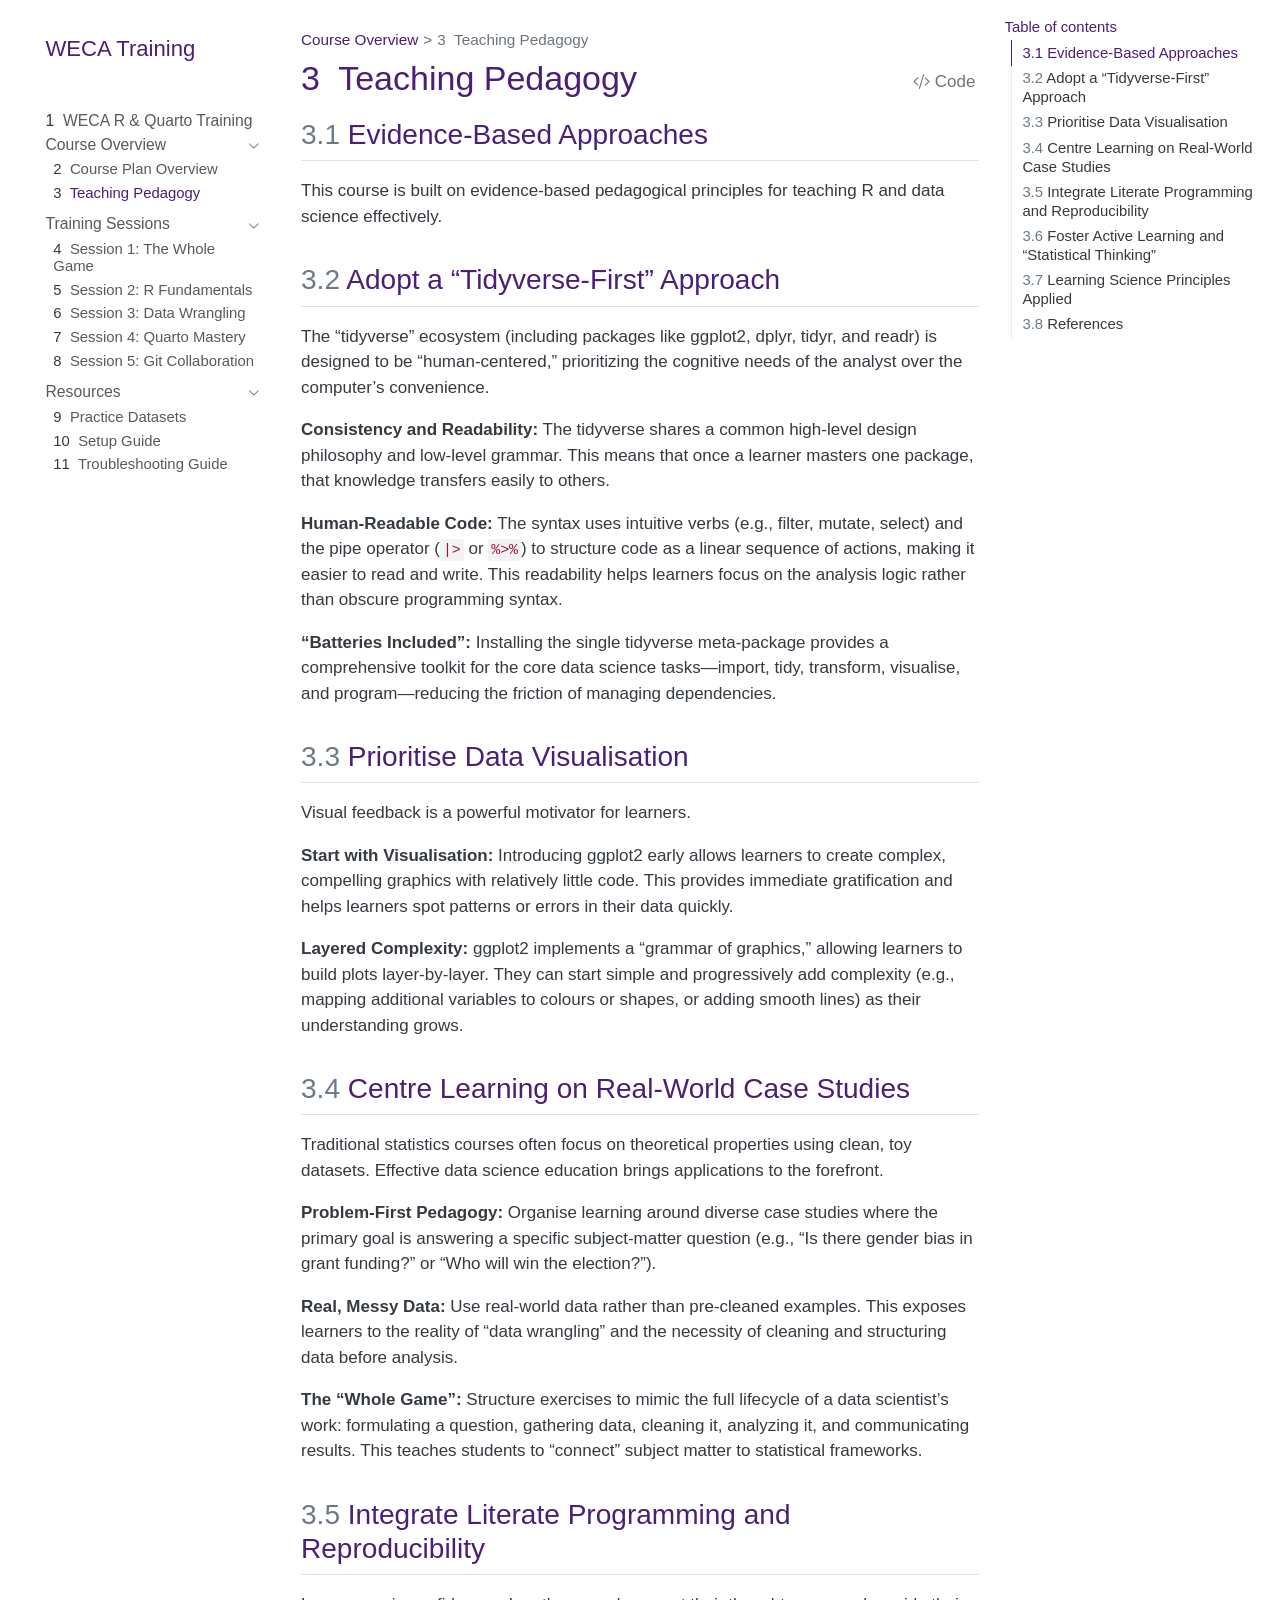
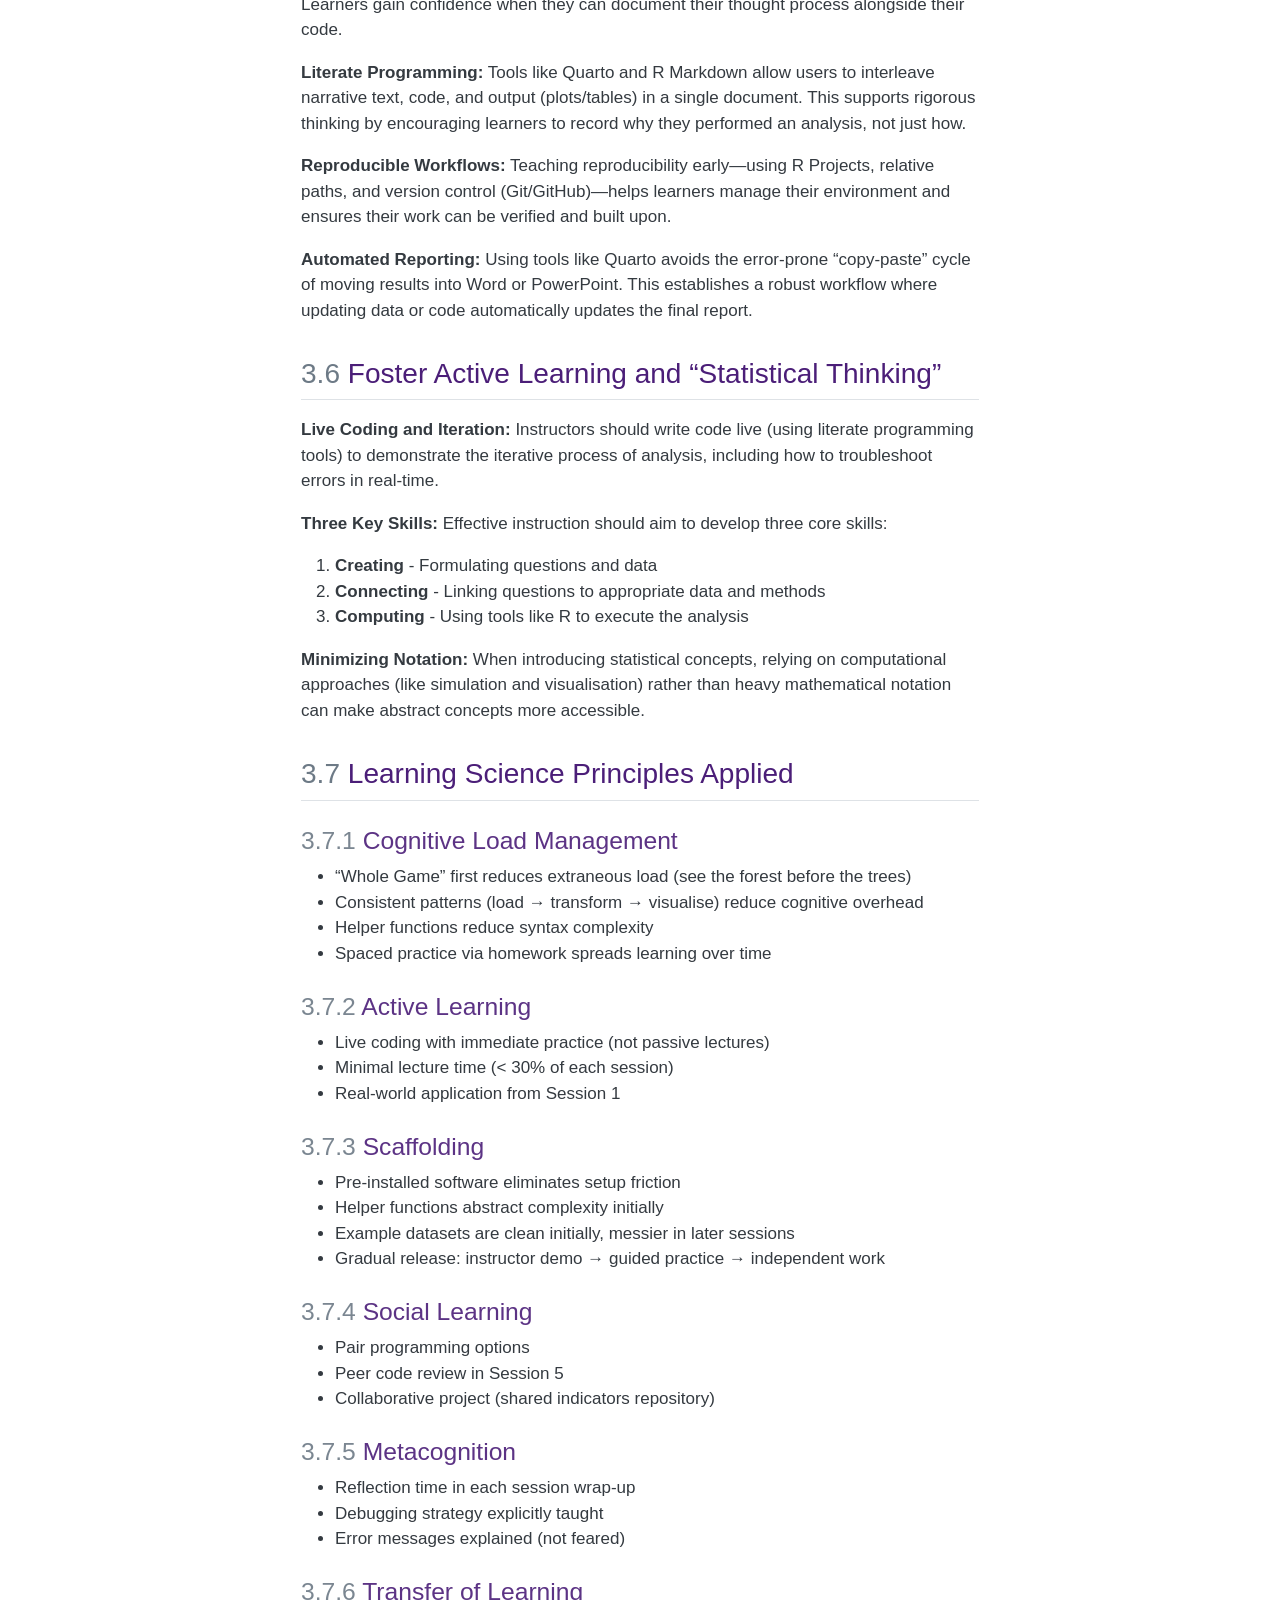
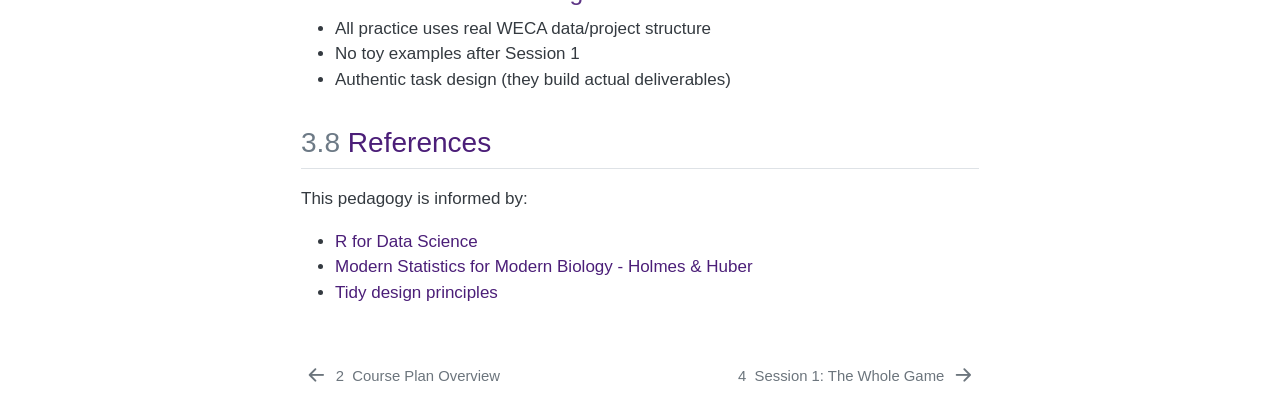
==== _output/overview/pedagogy.html @ 8f8ee4e2 "first commit new repo" ====
<!DOCTYPE html>
<html xmlns="http://www.w3.org/1999/xhtml" lang="en" xml:lang="en"><head>

<meta charset="utf-8">
<meta name="generator" content="quarto-1.8.27">

<meta name="viewport" content="width=device-width, initial-scale=1.0, user-scalable=yes">


<title>3&nbsp; Teaching Pedagogy – WECA R &amp; Quarto Training</title>
<style>
code{white-space: pre-wrap;}
span.smallcaps{font-variant: small-caps;}
div.columns{display: flex; gap: min(4vw, 1.5em);}
div.column{flex: auto; overflow-x: auto;}
div.hanging-indent{margin-left: 1.5em; text-indent: -1.5em;}
ul.task-list{list-style: none;}
ul.task-list li input[type="checkbox"] {
  width: 0.8em;
  margin: 0 0.8em 0.2em -1em; /* quarto-specific, see https://github.com/quarto-dev/quarto-cli/issues/4556 */ 
  vertical-align: middle;
}
/* CSS for syntax highlighting */
html { -webkit-text-size-adjust: 100%; }
pre > code.sourceCode { white-space: pre; position: relative; }
pre > code.sourceCode > span { display: inline-block; line-height: 1.25; }
pre > code.sourceCode > span:empty { height: 1.2em; }
.sourceCode { overflow: visible; }
code.sourceCode > span { color: inherit; text-decoration: inherit; }
div.sourceCode { margin: 1em 0; }
pre.sourceCode { margin: 0; }
@media screen {
div.sourceCode { overflow: auto; }
}
@media print {
pre > code.sourceCode { white-space: pre-wrap; }
pre > code.sourceCode > span { text-indent: -5em; padding-left: 5em; }
}
pre.numberSource code
  { counter-reset: source-line 0; }
pre.numberSource code > span
  { position: relative; left: -4em; counter-increment: source-line; }
pre.numberSource code > span > a:first-child::before
  { content: counter(source-line);
    position: relative; left: -1em; text-align: right; vertical-align: baseline;
    border: none; display: inline-block;
    -webkit-touch-callout: none; -webkit-user-select: none;
    -khtml-user-select: none; -moz-user-select: none;
    -ms-user-select: none; user-select: none;
    padding: 0 4px; width: 4em;
  }
pre.numberSource { margin-left: 3em;  padding-left: 4px; }
div.sourceCode
  {   }
@media screen {
pre > code.sourceCode > span > a:first-child::before { text-decoration: underline; }
}
</style>


<script src="../site_libs/quarto-nav/quarto-nav.js"></script>
<script src="../site_libs/quarto-nav/headroom.min.js"></script>
<script src="../site_libs/clipboard/clipboard.min.js"></script>
<script src="../site_libs/quarto-search/autocomplete.umd.js"></script>
<script src="../site_libs/quarto-search/fuse.min.js"></script>
<script src="../site_libs/quarto-search/quarto-search.js"></script>
<meta name="quarto:offset" content="../">
<link href="../sessions/session-01.html" rel="next">
<link href="../overview/course-plan.html" rel="prev">
<script src="../site_libs/quarto-html/quarto.js" type="module"></script>
<script src="../site_libs/quarto-html/tabsets/tabsets.js" type="module"></script>
<script src="../site_libs/quarto-html/axe/axe-check.js" type="module"></script>
<script src="../site_libs/quarto-html/popper.min.js"></script>
<script src="../site_libs/quarto-html/tippy.umd.min.js"></script>
<script src="../site_libs/quarto-html/anchor.min.js"></script>
<link href="../site_libs/quarto-html/tippy.css" rel="stylesheet">
<link href="../site_libs/quarto-html/quarto-syntax-highlighting-ed96de9b727972fe78a7b5d16c58bf87.css" rel="stylesheet" id="quarto-text-highlighting-styles">
<script src="../site_libs/bootstrap/bootstrap.min.js"></script>
<link href="../site_libs/bootstrap/bootstrap-icons.css" rel="stylesheet">
<link href="../site_libs/bootstrap/bootstrap-ba49aae5a029aaffbd3f8d05e76d9a53.min.css" rel="stylesheet" append-hash="true" id="quarto-bootstrap" data-mode="light">
<script id="quarto-search-options" type="application/json">{
  "location": "sidebar",
  "copy-button": false,
  "collapse-after": 3,
  "panel-placement": "start",
  "type": "textbox",
  "limit": 50,
  "keyboard-shortcut": [
    "f",
    "/",
    "s"
  ],
  "show-item-context": false,
  "language": {
    "search-no-results-text": "No results",
    "search-matching-documents-text": "matching documents",
    "search-copy-link-title": "Copy link to search",
    "search-hide-matches-text": "Hide additional matches",
    "search-more-match-text": "more match in this document",
    "search-more-matches-text": "more matches in this document",
    "search-clear-button-title": "Clear",
    "search-text-placeholder": "",
    "search-detached-cancel-button-title": "Cancel",
    "search-submit-button-title": "Submit",
    "search-label": "Search"
  }
}</script>


</head>

<body class="nav-sidebar floating quarto-light">

<div id="quarto-search-results"></div>
  <header id="quarto-header" class="headroom fixed-top">
  <nav class="quarto-secondary-nav">
    <div class="container-fluid d-flex">
      <button type="button" class="quarto-btn-toggle btn" data-bs-toggle="collapse" role="button" data-bs-target=".quarto-sidebar-collapse-item" aria-controls="quarto-sidebar" aria-expanded="false" aria-label="Toggle sidebar navigation" onclick="if (window.quartoToggleHeadroom) { window.quartoToggleHeadroom(); }">
        <i class="bi bi-layout-text-sidebar-reverse"></i>
      </button>
        <nav class="quarto-page-breadcrumbs" aria-label="breadcrumb"><ol class="breadcrumb"><li class="breadcrumb-item"><a href="../overview/course-plan.html">Course Overview</a></li><li class="breadcrumb-item"><a href="../overview/pedagogy.html"><span class="chapter-number">3</span>&nbsp; <span class="chapter-title">Teaching Pedagogy</span></a></li></ol></nav>
        <a class="flex-grow-1" role="navigation" data-bs-toggle="collapse" data-bs-target=".quarto-sidebar-collapse-item" aria-controls="quarto-sidebar" aria-expanded="false" aria-label="Toggle sidebar navigation" onclick="if (window.quartoToggleHeadroom) { window.quartoToggleHeadroom(); }">      
        </a>
      <button type="button" class="btn quarto-search-button" aria-label="Search" onclick="window.quartoOpenSearch();">
        <i class="bi bi-search"></i>
      </button>
    </div>
  </nav>
</header>
<!-- content -->
<div id="quarto-content" class="quarto-container page-columns page-rows-contents page-layout-full">
<!-- sidebar -->
  <nav id="quarto-sidebar" class="sidebar collapse collapse-horizontal quarto-sidebar-collapse-item sidebar-navigation floating overflow-auto">
    <div class="pt-lg-2 mt-2 text-left sidebar-header">
    <div class="sidebar-title mb-0 py-0">
      <a href="../">WECA Training</a> 
    </div>
      </div>
        <div class="mt-2 flex-shrink-0 align-items-center">
        <div class="sidebar-search">
        <div id="quarto-search" class="" title="Search"></div>
        </div>
        </div>
    <div class="sidebar-menu-container"> 
    <ul class="list-unstyled mt-1">
        <li class="sidebar-item">
  <div class="sidebar-item-container"> 
  <a href="../index.html" class="sidebar-item-text sidebar-link">
 <span class="menu-text"><span class="chapter-number">1</span>&nbsp; <span class="chapter-title">WECA R &amp; Quarto Training</span></span></a>
  </div>
</li>
        <li class="sidebar-item sidebar-item-section">
      <div class="sidebar-item-container"> 
            <a class="sidebar-item-text sidebar-link text-start" data-bs-toggle="collapse" data-bs-target="#quarto-sidebar-section-1" role="navigation" aria-expanded="true">
 <span class="menu-text">Course Overview</span></a>
          <a class="sidebar-item-toggle text-start" data-bs-toggle="collapse" data-bs-target="#quarto-sidebar-section-1" role="navigation" aria-expanded="true" aria-label="Toggle section">
            <i class="bi bi-chevron-right ms-2"></i>
          </a> 
      </div>
      <ul id="quarto-sidebar-section-1" class="collapse list-unstyled sidebar-section depth1 show">  
          <li class="sidebar-item">
  <div class="sidebar-item-container"> 
  <a href="../overview/course-plan.html" class="sidebar-item-text sidebar-link">
 <span class="menu-text"><span class="chapter-number">2</span>&nbsp; <span class="chapter-title">Course Plan Overview</span></span></a>
  </div>
</li>
          <li class="sidebar-item">
  <div class="sidebar-item-container"> 
  <a href="../overview/pedagogy.html" class="sidebar-item-text sidebar-link active">
 <span class="menu-text"><span class="chapter-number">3</span>&nbsp; <span class="chapter-title">Teaching Pedagogy</span></span></a>
  </div>
</li>
      </ul>
  </li>
        <li class="sidebar-item sidebar-item-section">
      <div class="sidebar-item-container"> 
            <a class="sidebar-item-text sidebar-link text-start" data-bs-toggle="collapse" data-bs-target="#quarto-sidebar-section-2" role="navigation" aria-expanded="true">
 <span class="menu-text">Training Sessions</span></a>
          <a class="sidebar-item-toggle text-start" data-bs-toggle="collapse" data-bs-target="#quarto-sidebar-section-2" role="navigation" aria-expanded="true" aria-label="Toggle section">
            <i class="bi bi-chevron-right ms-2"></i>
          </a> 
      </div>
      <ul id="quarto-sidebar-section-2" class="collapse list-unstyled sidebar-section depth1 show">  
          <li class="sidebar-item">
  <div class="sidebar-item-container"> 
  <a href="../sessions/session-01.html" class="sidebar-item-text sidebar-link">
 <span class="menu-text"><span class="chapter-number">4</span>&nbsp; <span class="chapter-title">Session 1: The Whole Game</span></span></a>
  </div>
</li>
          <li class="sidebar-item">
  <div class="sidebar-item-container"> 
  <a href="../sessions/session-02.html" class="sidebar-item-text sidebar-link">
 <span class="menu-text"><span class="chapter-number">5</span>&nbsp; <span class="chapter-title">Session 2: R Fundamentals</span></span></a>
  </div>
</li>
          <li class="sidebar-item">
  <div class="sidebar-item-container"> 
  <a href="../sessions/session-03.html" class="sidebar-item-text sidebar-link">
 <span class="menu-text"><span class="chapter-number">6</span>&nbsp; <span class="chapter-title">Session 3: Data Wrangling</span></span></a>
  </div>
</li>
          <li class="sidebar-item">
  <div class="sidebar-item-container"> 
  <a href="../sessions/session-04.html" class="sidebar-item-text sidebar-link">
 <span class="menu-text"><span class="chapter-number">7</span>&nbsp; <span class="chapter-title">Session 4: Quarto Mastery</span></span></a>
  </div>
</li>
          <li class="sidebar-item">
  <div class="sidebar-item-container"> 
  <a href="../sessions/session-05.html" class="sidebar-item-text sidebar-link">
 <span class="menu-text"><span class="chapter-number">8</span>&nbsp; <span class="chapter-title">Session 5: Git Collaboration</span></span></a>
  </div>
</li>
      </ul>
  </li>
        <li class="sidebar-item sidebar-item-section">
      <div class="sidebar-item-container"> 
            <a class="sidebar-item-text sidebar-link text-start" data-bs-toggle="collapse" data-bs-target="#quarto-sidebar-section-3" role="navigation" aria-expanded="true">
 <span class="menu-text">Resources</span></a>
          <a class="sidebar-item-toggle text-start" data-bs-toggle="collapse" data-bs-target="#quarto-sidebar-section-3" role="navigation" aria-expanded="true" aria-label="Toggle section">
            <i class="bi bi-chevron-right ms-2"></i>
          </a> 
      </div>
      <ul id="quarto-sidebar-section-3" class="collapse list-unstyled sidebar-section depth1 show">  
          <li class="sidebar-item">
  <div class="sidebar-item-container"> 
  <a href="../resources/datasets.html" class="sidebar-item-text sidebar-link">
 <span class="menu-text"><span class="chapter-number">9</span>&nbsp; <span class="chapter-title">Practice Datasets</span></span></a>
  </div>
</li>
          <li class="sidebar-item">
  <div class="sidebar-item-container"> 
  <a href="../resources/setup-guide.html" class="sidebar-item-text sidebar-link">
 <span class="menu-text"><span class="chapter-number">10</span>&nbsp; <span class="chapter-title">Setup Guide</span></span></a>
  </div>
</li>
          <li class="sidebar-item">
  <div class="sidebar-item-container"> 
  <a href="../resources/troubleshooting.html" class="sidebar-item-text sidebar-link">
 <span class="menu-text"><span class="chapter-number">11</span>&nbsp; <span class="chapter-title">Troubleshooting Guide</span></span></a>
  </div>
</li>
      </ul>
  </li>
    </ul>
    </div>
</nav>
<div id="quarto-sidebar-glass" class="quarto-sidebar-collapse-item" data-bs-toggle="collapse" data-bs-target=".quarto-sidebar-collapse-item"></div>
<!-- margin-sidebar -->
    <div id="quarto-margin-sidebar" class="sidebar margin-sidebar">
        <nav id="TOC" role="doc-toc" class="toc-active">
    <h2 id="toc-title">Table of contents</h2>
   
  <ul>
  <li><a href="#evidence-based-approaches" id="toc-evidence-based-approaches" class="nav-link active" data-scroll-target="#evidence-based-approaches"><span class="header-section-number">3.1</span> Evidence-Based Approaches</a></li>
  <li><a href="#adopt-a-tidyverse-first-approach" id="toc-adopt-a-tidyverse-first-approach" class="nav-link" data-scroll-target="#adopt-a-tidyverse-first-approach"><span class="header-section-number">3.2</span> Adopt a “Tidyverse-First” Approach</a></li>
  <li><a href="#prioritise-data-visualisation" id="toc-prioritise-data-visualisation" class="nav-link" data-scroll-target="#prioritise-data-visualisation"><span class="header-section-number">3.3</span> Prioritise Data Visualisation</a></li>
  <li><a href="#centre-learning-on-real-world-case-studies" id="toc-centre-learning-on-real-world-case-studies" class="nav-link" data-scroll-target="#centre-learning-on-real-world-case-studies"><span class="header-section-number">3.4</span> Centre Learning on Real-World Case Studies</a></li>
  <li><a href="#integrate-literate-programming-and-reproducibility" id="toc-integrate-literate-programming-and-reproducibility" class="nav-link" data-scroll-target="#integrate-literate-programming-and-reproducibility"><span class="header-section-number">3.5</span> Integrate Literate Programming and Reproducibility</a></li>
  <li><a href="#foster-active-learning-and-statistical-thinking" id="toc-foster-active-learning-and-statistical-thinking" class="nav-link" data-scroll-target="#foster-active-learning-and-statistical-thinking"><span class="header-section-number">3.6</span> Foster Active Learning and “Statistical Thinking”</a></li>
  <li><a href="#learning-science-principles-applied" id="toc-learning-science-principles-applied" class="nav-link" data-scroll-target="#learning-science-principles-applied"><span class="header-section-number">3.7</span> Learning Science Principles Applied</a>
  <ul class="collapse">
  <li><a href="#cognitive-load-management" id="toc-cognitive-load-management" class="nav-link" data-scroll-target="#cognitive-load-management"><span class="header-section-number">3.7.1</span> Cognitive Load Management</a></li>
  <li><a href="#active-learning" id="toc-active-learning" class="nav-link" data-scroll-target="#active-learning"><span class="header-section-number">3.7.2</span> Active Learning</a></li>
  <li><a href="#scaffolding" id="toc-scaffolding" class="nav-link" data-scroll-target="#scaffolding"><span class="header-section-number">3.7.3</span> Scaffolding</a></li>
  <li><a href="#social-learning" id="toc-social-learning" class="nav-link" data-scroll-target="#social-learning"><span class="header-section-number">3.7.4</span> Social Learning</a></li>
  <li><a href="#metacognition" id="toc-metacognition" class="nav-link" data-scroll-target="#metacognition"><span class="header-section-number">3.7.5</span> Metacognition</a></li>
  <li><a href="#transfer-of-learning" id="toc-transfer-of-learning" class="nav-link" data-scroll-target="#transfer-of-learning"><span class="header-section-number">3.7.6</span> Transfer of Learning</a></li>
  </ul></li>
  <li><a href="#references" id="toc-references" class="nav-link" data-scroll-target="#references"><span class="header-section-number">3.8</span> References</a></li>
  </ul>
</nav>
    </div>
<!-- main -->
<main class="content column-body" id="quarto-document-content">

<header id="title-block-header" class="quarto-title-block default"><nav class="quarto-page-breadcrumbs quarto-title-breadcrumbs d-none d-lg-block" aria-label="breadcrumb"><ol class="breadcrumb"><li class="breadcrumb-item"><a href="../overview/course-plan.html">Course Overview</a></li><li class="breadcrumb-item"><a href="../overview/pedagogy.html"><span class="chapter-number">3</span>&nbsp; <span class="chapter-title">Teaching Pedagogy</span></a></li></ol></nav>
<div class="quarto-title">
<div class="quarto-title-block"><div><h1 class="title"><span class="chapter-number">3</span>&nbsp; <span class="chapter-title">Teaching Pedagogy</span></h1><button type="button" class="btn code-tools-button" id="quarto-code-tools-source"><i class="bi"></i> Code</button></div></div>
</div>



<div class="quarto-title-meta column-body">

    
  
    
  </div>
  


</header>


<section id="evidence-based-approaches" class="level2" data-number="3.1">
<h2 data-number="3.1" class="anchored" data-anchor-id="evidence-based-approaches"><span class="header-section-number">3.1</span> Evidence-Based Approaches</h2>
<p>This course is built on evidence-based pedagogical principles for teaching R and data science effectively.</p>
</section>
<section id="adopt-a-tidyverse-first-approach" class="level2" data-number="3.2">
<h2 data-number="3.2" class="anchored" data-anchor-id="adopt-a-tidyverse-first-approach"><span class="header-section-number">3.2</span> Adopt a “Tidyverse-First” Approach</h2>
<p>The “tidyverse” ecosystem (including packages like ggplot2, dplyr, tidyr, and readr) is designed to be “human-centered,” prioritizing the cognitive needs of the analyst over the computer’s convenience.</p>
<p><strong>Consistency and Readability:</strong> The tidyverse shares a common high-level design philosophy and low-level grammar. This means that once a learner masters one package, that knowledge transfers easily to others.</p>
<p><strong>Human-Readable Code:</strong> The syntax uses intuitive verbs (e.g., filter, mutate, select) and the pipe operator (<code>|&gt;</code> or <code>%&gt;%</code>) to structure code as a linear sequence of actions, making it easier to read and write. This readability helps learners focus on the analysis logic rather than obscure programming syntax.</p>
<p><strong>“Batteries Included”:</strong> Installing the single tidyverse meta-package provides a comprehensive toolkit for the core data science tasks—import, tidy, transform, visualise, and program—reducing the friction of managing dependencies.</p>
</section>
<section id="prioritise-data-visualisation" class="level2" data-number="3.3">
<h2 data-number="3.3" class="anchored" data-anchor-id="prioritise-data-visualisation"><span class="header-section-number">3.3</span> Prioritise Data Visualisation</h2>
<p>Visual feedback is a powerful motivator for learners.</p>
<p><strong>Start with Visualisation:</strong> Introducing ggplot2 early allows learners to create complex, compelling graphics with relatively little code. This provides immediate gratification and helps learners spot patterns or errors in their data quickly.</p>
<p><strong>Layered Complexity:</strong> ggplot2 implements a “grammar of graphics,” allowing learners to build plots layer-by-layer. They can start simple and progressively add complexity (e.g., mapping additional variables to colours or shapes, or adding smooth lines) as their understanding grows.</p>
</section>
<section id="centre-learning-on-real-world-case-studies" class="level2" data-number="3.4">
<h2 data-number="3.4" class="anchored" data-anchor-id="centre-learning-on-real-world-case-studies"><span class="header-section-number">3.4</span> Centre Learning on Real-World Case Studies</h2>
<p>Traditional statistics courses often focus on theoretical properties using clean, toy datasets. Effective data science education brings applications to the forefront.</p>
<p><strong>Problem-First Pedagogy:</strong> Organise learning around diverse case studies where the primary goal is answering a specific subject-matter question (e.g., “Is there gender bias in grant funding?” or “Who will win the election?”).</p>
<p><strong>Real, Messy Data:</strong> Use real-world data rather than pre-cleaned examples. This exposes learners to the reality of “data wrangling” and the necessity of cleaning and structuring data before analysis.</p>
<p><strong>The “Whole Game”:</strong> Structure exercises to mimic the full lifecycle of a data scientist’s work: formulating a question, gathering data, cleaning it, analyzing it, and communicating results. This teaches students to “connect” subject matter to statistical frameworks.</p>
</section>
<section id="integrate-literate-programming-and-reproducibility" class="level2" data-number="3.5">
<h2 data-number="3.5" class="anchored" data-anchor-id="integrate-literate-programming-and-reproducibility"><span class="header-section-number">3.5</span> Integrate Literate Programming and Reproducibility</h2>
<p>Learners gain confidence when they can document their thought process alongside their code.</p>
<p><strong>Literate Programming:</strong> Tools like Quarto and R Markdown allow users to interleave narrative text, code, and output (plots/tables) in a single document. This supports rigorous thinking by encouraging learners to record why they performed an analysis, not just how.</p>
<p><strong>Reproducible Workflows:</strong> Teaching reproducibility early—using R Projects, relative paths, and version control (Git/GitHub)—helps learners manage their environment and ensures their work can be verified and built upon.</p>
<p><strong>Automated Reporting:</strong> Using tools like Quarto avoids the error-prone “copy-paste” cycle of moving results into Word or PowerPoint. This establishes a robust workflow where updating data or code automatically updates the final report.</p>
</section>
<section id="foster-active-learning-and-statistical-thinking" class="level2" data-number="3.6">
<h2 data-number="3.6" class="anchored" data-anchor-id="foster-active-learning-and-statistical-thinking"><span class="header-section-number">3.6</span> Foster Active Learning and “Statistical Thinking”</h2>
<p><strong>Live Coding and Iteration:</strong> Instructors should write code live (using literate programming tools) to demonstrate the iterative process of analysis, including how to troubleshoot errors in real-time.</p>
<p><strong>Three Key Skills:</strong> Effective instruction should aim to develop three core skills:</p>
<ol type="1">
<li><strong>Creating</strong> - Formulating questions and data</li>
<li><strong>Connecting</strong> - Linking questions to appropriate data and methods</li>
<li><strong>Computing</strong> - Using tools like R to execute the analysis</li>
</ol>
<p><strong>Minimizing Notation:</strong> When introducing statistical concepts, relying on computational approaches (like simulation and visualisation) rather than heavy mathematical notation can make abstract concepts more accessible.</p>
</section>
<section id="learning-science-principles-applied" class="level2" data-number="3.7">
<h2 data-number="3.7" class="anchored" data-anchor-id="learning-science-principles-applied"><span class="header-section-number">3.7</span> Learning Science Principles Applied</h2>
<section id="cognitive-load-management" class="level3" data-number="3.7.1">
<h3 data-number="3.7.1" class="anchored" data-anchor-id="cognitive-load-management"><span class="header-section-number">3.7.1</span> Cognitive Load Management</h3>
<ul>
<li>“Whole Game” first reduces extraneous load (see the forest before the trees)</li>
<li>Consistent patterns (load → transform → visualise) reduce cognitive overhead</li>
<li>Helper functions reduce syntax complexity</li>
<li>Spaced practice via homework spreads learning over time</li>
</ul>
</section>
<section id="active-learning" class="level3" data-number="3.7.2">
<h3 data-number="3.7.2" class="anchored" data-anchor-id="active-learning"><span class="header-section-number">3.7.2</span> Active Learning</h3>
<ul>
<li>Live coding with immediate practice (not passive lectures)</li>
<li>Minimal lecture time (&lt; 30% of each session)</li>
<li>Real-world application from Session 1</li>
</ul>
</section>
<section id="scaffolding" class="level3" data-number="3.7.3">
<h3 data-number="3.7.3" class="anchored" data-anchor-id="scaffolding"><span class="header-section-number">3.7.3</span> Scaffolding</h3>
<ul>
<li>Pre-installed software eliminates setup friction</li>
<li>Helper functions abstract complexity initially</li>
<li>Example datasets are clean initially, messier in later sessions</li>
<li>Gradual release: instructor demo → guided practice → independent work</li>
</ul>
</section>
<section id="social-learning" class="level3" data-number="3.7.4">
<h3 data-number="3.7.4" class="anchored" data-anchor-id="social-learning"><span class="header-section-number">3.7.4</span> Social Learning</h3>
<ul>
<li>Pair programming options</li>
<li>Peer code review in Session 5</li>
<li>Collaborative project (shared indicators repository)</li>
</ul>
</section>
<section id="metacognition" class="level3" data-number="3.7.5">
<h3 data-number="3.7.5" class="anchored" data-anchor-id="metacognition"><span class="header-section-number">3.7.5</span> Metacognition</h3>
<ul>
<li>Reflection time in each session wrap-up</li>
<li>Debugging strategy explicitly taught</li>
<li>Error messages explained (not feared)</li>
</ul>
</section>
<section id="transfer-of-learning" class="level3" data-number="3.7.6">
<h3 data-number="3.7.6" class="anchored" data-anchor-id="transfer-of-learning"><span class="header-section-number">3.7.6</span> Transfer of Learning</h3>
<ul>
<li>All practice uses real WECA data/project structure</li>
<li>No toy examples after Session 1</li>
<li>Authentic task design (they build actual deliverables)</li>
</ul>
</section>
</section>
<section id="references" class="level2" data-number="3.8">
<h2 data-number="3.8" class="anchored" data-anchor-id="references"><span class="header-section-number">3.8</span> References</h2>
<p>This pedagogy is informed by:</p>
<ul>
<li><a href="https://r4ds.hadley.nz/">R for Data Science</a></li>
<li><a href="https://www.huber.embl.de/msmb/">Modern Statistics for Modern Biology - Holmes &amp; Huber</a></li>
<li><a href="https://design.tidyverse.org/">Tidy design principles</a></li>
</ul>


<!-- -->

</section>

</main> <!-- /main -->
<script id="quarto-html-after-body" type="application/javascript">
  window.document.addEventListener("DOMContentLoaded", function (event) {
    const icon = "";
    const anchorJS = new window.AnchorJS();
    anchorJS.options = {
      placement: 'right',
      icon: icon
    };
    anchorJS.add('.anchored');
    const isCodeAnnotation = (el) => {
      for (const clz of el.classList) {
        if (clz.startsWith('code-annotation-')) {                     
          return true;
        }
      }
      return false;
    }
    const onCopySuccess = function(e) {
      // button target
      const button = e.trigger;
      // don't keep focus
      button.blur();
      // flash "checked"
      button.classList.add('code-copy-button-checked');
      var currentTitle = button.getAttribute("title");
      button.setAttribute("title", "Copied!");
      let tooltip;
      if (window.bootstrap) {
        button.setAttribute("data-bs-toggle", "tooltip");
        button.setAttribute("data-bs-placement", "left");
        button.setAttribute("data-bs-title", "Copied!");
        tooltip = new bootstrap.Tooltip(button, 
          { trigger: "manual", 
            customClass: "code-copy-button-tooltip",
            offset: [0, -8]});
        tooltip.show();    
      }
      setTimeout(function() {
        if (tooltip) {
          tooltip.hide();
          button.removeAttribute("data-bs-title");
          button.removeAttribute("data-bs-toggle");
          button.removeAttribute("data-bs-placement");
        }
        button.setAttribute("title", currentTitle);
        button.classList.remove('code-copy-button-checked');
      }, 1000);
      // clear code selection
      e.clearSelection();
    }
    const getTextToCopy = function(trigger) {
      const outerScaffold = trigger.parentElement.cloneNode(true);
      const codeEl = outerScaffold.querySelector('code');
      for (const childEl of codeEl.children) {
        if (isCodeAnnotation(childEl)) {
          childEl.remove();
        }
      }
      return codeEl.innerText;
    }
    const clipboard = new window.ClipboardJS('.code-copy-button:not([data-in-quarto-modal])', {
      text: getTextToCopy
    });
    clipboard.on('success', onCopySuccess);
    if (window.document.getElementById('quarto-embedded-source-code-modal')) {
      const clipboardModal = new window.ClipboardJS('.code-copy-button[data-in-quarto-modal]', {
        text: getTextToCopy,
        container: window.document.getElementById('quarto-embedded-source-code-modal')
      });
      clipboardModal.on('success', onCopySuccess);
    }
    const viewSource = window.document.getElementById('quarto-view-source') ||
                       window.document.getElementById('quarto-code-tools-source');
    if (viewSource) {
      const sourceUrl = viewSource.getAttribute("data-quarto-source-url");
      viewSource.addEventListener("click", function(e) {
        if (sourceUrl) {
          // rstudio viewer pane
          if (/\bcapabilities=\b/.test(window.location)) {
            window.open(sourceUrl);
          } else {
            window.location.href = sourceUrl;
          }
        } else {
          const modal = new bootstrap.Modal(document.getElementById('quarto-embedded-source-code-modal'));
          modal.show();
        }
        return false;
      });
    }
    function toggleCodeHandler(show) {
      return function(e) {
        const detailsSrc = window.document.querySelectorAll(".cell > details > .sourceCode");
        for (let i=0; i<detailsSrc.length; i++) {
          const details = detailsSrc[i].parentElement;
          if (show) {
            details.open = true;
          } else {
            details.removeAttribute("open");
          }
        }
        const cellCodeDivs = window.document.querySelectorAll(".cell > .sourceCode");
        const fromCls = show ? "hidden" : "unhidden";
        const toCls = show ? "unhidden" : "hidden";
        for (let i=0; i<cellCodeDivs.length; i++) {
          const codeDiv = cellCodeDivs[i];
          if (codeDiv.classList.contains(fromCls)) {
            codeDiv.classList.remove(fromCls);
            codeDiv.classList.add(toCls);
          } 
        }
        return false;
      }
    }
    const hideAllCode = window.document.getElementById("quarto-hide-all-code");
    if (hideAllCode) {
      hideAllCode.addEventListener("click", toggleCodeHandler(false));
    }
    const showAllCode = window.document.getElementById("quarto-show-all-code");
    if (showAllCode) {
      showAllCode.addEventListener("click", toggleCodeHandler(true));
    }
      var localhostRegex = new RegExp(/^(?:http|https):\/\/localhost\:?[0-9]*\//);
      var mailtoRegex = new RegExp(/^mailto:/);
        var filterRegex = new RegExp('/' + window.location.host + '/');
      var isInternal = (href) => {
          return filterRegex.test(href) || localhostRegex.test(href) || mailtoRegex.test(href);
      }
      // Inspect non-navigation links and adorn them if external
     var links = window.document.querySelectorAll('a[href]:not(.nav-link):not(.navbar-brand):not(.toc-action):not(.sidebar-link):not(.sidebar-item-toggle):not(.pagination-link):not(.no-external):not([aria-hidden]):not(.dropdown-item):not(.quarto-navigation-tool):not(.about-link)');
      for (var i=0; i<links.length; i++) {
        const link = links[i];
        if (!isInternal(link.href)) {
          // undo the damage that might have been done by quarto-nav.js in the case of
          // links that we want to consider external
          if (link.dataset.originalHref !== undefined) {
            link.href = link.dataset.originalHref;
          }
            // target, if specified
            link.setAttribute("target", "_blank");
            if (link.getAttribute("rel") === null) {
              link.setAttribute("rel", "noopener");
            }
        }
      }
    function tippyHover(el, contentFn, onTriggerFn, onUntriggerFn) {
      const config = {
        allowHTML: true,
        maxWidth: 500,
        delay: 100,
        arrow: false,
        appendTo: function(el) {
            return el.parentElement;
        },
        interactive: true,
        interactiveBorder: 10,
        theme: 'quarto',
        placement: 'bottom-start',
      };
      if (contentFn) {
        config.content = contentFn;
      }
      if (onTriggerFn) {
        config.onTrigger = onTriggerFn;
      }
      if (onUntriggerFn) {
        config.onUntrigger = onUntriggerFn;
      }
      window.tippy(el, config); 
    }
    const noterefs = window.document.querySelectorAll('a[role="doc-noteref"]');
    for (var i=0; i<noterefs.length; i++) {
      const ref = noterefs[i];
      tippyHover(ref, function() {
        // use id or data attribute instead here
        let href = ref.getAttribute('data-footnote-href') || ref.getAttribute('href');
        try { href = new URL(href).hash; } catch {}
        const id = href.replace(/^#\/?/, "");
        const note = window.document.getElementById(id);
        if (note) {
          return note.innerHTML;
        } else {
          return "";
        }
      });
    }
    const xrefs = window.document.querySelectorAll('a.quarto-xref');
    const processXRef = (id, note) => {
      // Strip column container classes
      const stripColumnClz = (el) => {
        el.classList.remove("page-full", "page-columns");
        if (el.children) {
          for (const child of el.children) {
            stripColumnClz(child);
          }
        }
      }
      stripColumnClz(note)
      if (id === null || id.startsWith('sec-')) {
        // Special case sections, only their first couple elements
        const container = document.createElement("div");
        if (note.children && note.children.length > 2) {
          container.appendChild(note.children[0].cloneNode(true));
          for (let i = 1; i < note.children.length; i++) {
            const child = note.children[i];
            if (child.tagName === "P" && child.innerText === "") {
              continue;
            } else {
              container.appendChild(child.cloneNode(true));
              break;
            }
          }
          if (window.Quarto?.typesetMath) {
            window.Quarto.typesetMath(container);
          }
          return container.innerHTML
        } else {
          if (window.Quarto?.typesetMath) {
            window.Quarto.typesetMath(note);
          }
          return note.innerHTML;
        }
      } else {
        // Remove any anchor links if they are present
        const anchorLink = note.querySelector('a.anchorjs-link');
        if (anchorLink) {
          anchorLink.remove();
        }
        if (window.Quarto?.typesetMath) {
          window.Quarto.typesetMath(note);
        }
        if (note.classList.contains("callout")) {
          return note.outerHTML;
        } else {
          return note.innerHTML;
        }
      }
    }
    for (var i=0; i<xrefs.length; i++) {
      const xref = xrefs[i];
      tippyHover(xref, undefined, function(instance) {
        instance.disable();
        let url = xref.getAttribute('href');
        let hash = undefined; 
        if (url.startsWith('#')) {
          hash = url;
        } else {
          try { hash = new URL(url).hash; } catch {}
        }
        if (hash) {
          const id = hash.replace(/^#\/?/, "");
          const note = window.document.getElementById(id);
          if (note !== null) {
            try {
              const html = processXRef(id, note.cloneNode(true));
              instance.setContent(html);
            } finally {
              instance.enable();
              instance.show();
            }
          } else {
            // See if we can fetch this
            fetch(url.split('#')[0])
            .then(res => res.text())
            .then(html => {
              const parser = new DOMParser();
              const htmlDoc = parser.parseFromString(html, "text/html");
              const note = htmlDoc.getElementById(id);
              if (note !== null) {
                const html = processXRef(id, note);
                instance.setContent(html);
              } 
            }).finally(() => {
              instance.enable();
              instance.show();
            });
          }
        } else {
          // See if we can fetch a full url (with no hash to target)
          // This is a special case and we should probably do some content thinning / targeting
          fetch(url)
          .then(res => res.text())
          .then(html => {
            const parser = new DOMParser();
            const htmlDoc = parser.parseFromString(html, "text/html");
            const note = htmlDoc.querySelector('main.content');
            if (note !== null) {
              // This should only happen for chapter cross references
              // (since there is no id in the URL)
              // remove the first header
              if (note.children.length > 0 && note.children[0].tagName === "HEADER") {
                note.children[0].remove();
              }
              const html = processXRef(null, note);
              instance.setContent(html);
            } 
          }).finally(() => {
            instance.enable();
            instance.show();
          });
        }
      }, function(instance) {
      });
    }
        let selectedAnnoteEl;
        const selectorForAnnotation = ( cell, annotation) => {
          let cellAttr = 'data-code-cell="' + cell + '"';
          let lineAttr = 'data-code-annotation="' +  annotation + '"';
          const selector = 'span[' + cellAttr + '][' + lineAttr + ']';
          return selector;
        }
        const selectCodeLines = (annoteEl) => {
          const doc = window.document;
          const targetCell = annoteEl.getAttribute("data-target-cell");
          const targetAnnotation = annoteEl.getAttribute("data-target-annotation");
          const annoteSpan = window.document.querySelector(selectorForAnnotation(targetCell, targetAnnotation));
          const lines = annoteSpan.getAttribute("data-code-lines").split(",");
          const lineIds = lines.map((line) => {
            return targetCell + "-" + line;
          })
          let top = null;
          let height = null;
          let parent = null;
          if (lineIds.length > 0) {
              //compute the position of the single el (top and bottom and make a div)
              const el = window.document.getElementById(lineIds[0]);
              top = el.offsetTop;
              height = el.offsetHeight;
              parent = el.parentElement.parentElement;
            if (lineIds.length > 1) {
              const lastEl = window.document.getElementById(lineIds[lineIds.length - 1]);
              const bottom = lastEl.offsetTop + lastEl.offsetHeight;
              height = bottom - top;
            }
            if (top !== null && height !== null && parent !== null) {
              // cook up a div (if necessary) and position it 
              let div = window.document.getElementById("code-annotation-line-highlight");
              if (div === null) {
                div = window.document.createElement("div");
                div.setAttribute("id", "code-annotation-line-highlight");
                div.style.position = 'absolute';
                parent.appendChild(div);
              }
              div.style.top = top - 2 + "px";
              div.style.height = height + 4 + "px";
              div.style.left = 0;
              let gutterDiv = window.document.getElementById("code-annotation-line-highlight-gutter");
              if (gutterDiv === null) {
                gutterDiv = window.document.createElement("div");
                gutterDiv.setAttribute("id", "code-annotation-line-highlight-gutter");
                gutterDiv.style.position = 'absolute';
                const codeCell = window.document.getElementById(targetCell);
                const gutter = codeCell.querySelector('.code-annotation-gutter');
                gutter.appendChild(gutterDiv);
              }
              gutterDiv.style.top = top - 2 + "px";
              gutterDiv.style.height = height + 4 + "px";
            }
            selectedAnnoteEl = annoteEl;
          }
        };
        const unselectCodeLines = () => {
          const elementsIds = ["code-annotation-line-highlight", "code-annotation-line-highlight-gutter"];
          elementsIds.forEach((elId) => {
            const div = window.document.getElementById(elId);
            if (div) {
              div.remove();
            }
          });
          selectedAnnoteEl = undefined;
        };
          // Handle positioning of the toggle
      window.addEventListener(
        "resize",
        throttle(() => {
          elRect = undefined;
          if (selectedAnnoteEl) {
            selectCodeLines(selectedAnnoteEl);
          }
        }, 10)
      );
      function throttle(fn, ms) {
      let throttle = false;
      let timer;
        return (...args) => {
          if(!throttle) { // first call gets through
              fn.apply(this, args);
              throttle = true;
          } else { // all the others get throttled
              if(timer) clearTimeout(timer); // cancel #2
              timer = setTimeout(() => {
                fn.apply(this, args);
                timer = throttle = false;
              }, ms);
          }
        };
      }
        // Attach click handler to the DT
        const annoteDls = window.document.querySelectorAll('dt[data-target-cell]');
        for (const annoteDlNode of annoteDls) {
          annoteDlNode.addEventListener('click', (event) => {
            const clickedEl = event.target;
            if (clickedEl !== selectedAnnoteEl) {
              unselectCodeLines();
              const activeEl = window.document.querySelector('dt[data-target-cell].code-annotation-active');
              if (activeEl) {
                activeEl.classList.remove('code-annotation-active');
              }
              selectCodeLines(clickedEl);
              clickedEl.classList.add('code-annotation-active');
            } else {
              // Unselect the line
              unselectCodeLines();
              clickedEl.classList.remove('code-annotation-active');
            }
          });
        }
    const findCites = (el) => {
      const parentEl = el.parentElement;
      if (parentEl) {
        const cites = parentEl.dataset.cites;
        if (cites) {
          return {
            el,
            cites: cites.split(' ')
          };
        } else {
          return findCites(el.parentElement)
        }
      } else {
        return undefined;
      }
    };
    var bibliorefs = window.document.querySelectorAll('a[role="doc-biblioref"]');
    for (var i=0; i<bibliorefs.length; i++) {
      const ref = bibliorefs[i];
      const citeInfo = findCites(ref);
      if (citeInfo) {
        tippyHover(citeInfo.el, function() {
          var popup = window.document.createElement('div');
          citeInfo.cites.forEach(function(cite) {
            var citeDiv = window.document.createElement('div');
            citeDiv.classList.add('hanging-indent');
            citeDiv.classList.add('csl-entry');
            var biblioDiv = window.document.getElementById('ref-' + cite);
            if (biblioDiv) {
              citeDiv.innerHTML = biblioDiv.innerHTML;
            }
            popup.appendChild(citeDiv);
          });
          return popup.innerHTML;
        });
      }
    }
  });
  </script>
<nav class="page-navigation column-body">
  <div class="nav-page nav-page-previous">
      <a href="../overview/course-plan.html" class="pagination-link" aria-label="Course Plan Overview">
        <i class="bi bi-arrow-left-short"></i> <span class="nav-page-text"><span class="chapter-number">2</span>&nbsp; <span class="chapter-title">Course Plan Overview</span></span>
      </a>          
  </div>
  <div class="nav-page nav-page-next">
      <a href="../sessions/session-01.html" class="pagination-link" aria-label="Session 1: The Whole Game">
        <span class="nav-page-text"><span class="chapter-number">4</span>&nbsp; <span class="chapter-title">Session 1: The Whole Game</span></span> <i class="bi bi-arrow-right-short"></i>
      </a>
  </div>
</nav><div class="modal fade" id="quarto-embedded-source-code-modal" tabindex="-1" aria-labelledby="quarto-embedded-source-code-modal-label" aria-hidden="true"><div class="modal-dialog modal-dialog-scrollable"><div class="modal-content"><div class="modal-header"><h5 class="modal-title" id="quarto-embedded-source-code-modal-label">Source Code</h5><button class="btn-close" data-bs-dismiss="modal"></button></div><div class="modal-body"><div class="">
<div class="code-copy-outer-scaffold"><div class="sourceCode" id="cb1" data-shortcodes="false"><pre class="sourceCode markdown code-with-copy"><code class="sourceCode markdown"><span id="cb1-1"><a href="#cb1-1" aria-hidden="true" tabindex="-1"></a><span class="co">---</span></span>
<span id="cb1-2"><a href="#cb1-2" aria-hidden="true" tabindex="-1"></a><span class="an">title:</span><span class="co"> "Teaching Pedagogy"</span></span>
<span id="cb1-3"><a href="#cb1-3" aria-hidden="true" tabindex="-1"></a><span class="co">---</span></span>
<span id="cb1-4"><a href="#cb1-4" aria-hidden="true" tabindex="-1"></a></span>
<span id="cb1-5"><a href="#cb1-5" aria-hidden="true" tabindex="-1"></a><span class="fu">## Evidence-Based Approaches</span></span>
<span id="cb1-6"><a href="#cb1-6" aria-hidden="true" tabindex="-1"></a></span>
<span id="cb1-7"><a href="#cb1-7" aria-hidden="true" tabindex="-1"></a>This course is built on evidence-based pedagogical principles for teaching R and data science effectively.</span>
<span id="cb1-8"><a href="#cb1-8" aria-hidden="true" tabindex="-1"></a></span>
<span id="cb1-9"><a href="#cb1-9" aria-hidden="true" tabindex="-1"></a><span class="fu">## Adopt a "Tidyverse-First" Approach</span></span>
<span id="cb1-10"><a href="#cb1-10" aria-hidden="true" tabindex="-1"></a></span>
<span id="cb1-11"><a href="#cb1-11" aria-hidden="true" tabindex="-1"></a>The "tidyverse" ecosystem (including packages like ggplot2, dplyr, tidyr, and readr) is designed to be "human-centered," prioritizing the cognitive needs of the analyst over the computer's convenience.</span>
<span id="cb1-12"><a href="#cb1-12" aria-hidden="true" tabindex="-1"></a></span>
<span id="cb1-13"><a href="#cb1-13" aria-hidden="true" tabindex="-1"></a>**Consistency and Readability:** The tidyverse shares a common high-level design philosophy and low-level grammar. This means that once a learner masters one package, that knowledge transfers easily to others.</span>
<span id="cb1-14"><a href="#cb1-14" aria-hidden="true" tabindex="-1"></a></span>
<span id="cb1-15"><a href="#cb1-15" aria-hidden="true" tabindex="-1"></a>**Human-Readable Code:** The syntax uses intuitive verbs (e.g., filter, mutate, select) and the pipe operator (<span class="in">`|&gt;`</span> or <span class="in">`%&gt;%`</span>) to structure code as a linear sequence of actions, making it easier to read and write. This readability helps learners focus on the analysis logic rather than obscure programming syntax.</span>
<span id="cb1-16"><a href="#cb1-16" aria-hidden="true" tabindex="-1"></a></span>
<span id="cb1-17"><a href="#cb1-17" aria-hidden="true" tabindex="-1"></a>**"Batteries Included":** Installing the single tidyverse meta-package provides a comprehensive toolkit for the core data science tasks—import, tidy, transform, visualise, and program—reducing the friction of managing dependencies.</span>
<span id="cb1-18"><a href="#cb1-18" aria-hidden="true" tabindex="-1"></a></span>
<span id="cb1-19"><a href="#cb1-19" aria-hidden="true" tabindex="-1"></a><span class="fu">## Prioritise Data Visualisation</span></span>
<span id="cb1-20"><a href="#cb1-20" aria-hidden="true" tabindex="-1"></a></span>
<span id="cb1-21"><a href="#cb1-21" aria-hidden="true" tabindex="-1"></a>Visual feedback is a powerful motivator for learners.</span>
<span id="cb1-22"><a href="#cb1-22" aria-hidden="true" tabindex="-1"></a></span>
<span id="cb1-23"><a href="#cb1-23" aria-hidden="true" tabindex="-1"></a>**Start with Visualisation:** Introducing ggplot2 early allows learners to create complex, compelling graphics with relatively little code. This provides immediate gratification and helps learners spot patterns or errors in their data quickly.</span>
<span id="cb1-24"><a href="#cb1-24" aria-hidden="true" tabindex="-1"></a></span>
<span id="cb1-25"><a href="#cb1-25" aria-hidden="true" tabindex="-1"></a>**Layered Complexity:** ggplot2 implements a "grammar of graphics," allowing learners to build plots layer-by-layer. They can start simple and progressively add complexity (e.g., mapping additional variables to colours or shapes, or adding smooth lines) as their understanding grows.</span>
<span id="cb1-26"><a href="#cb1-26" aria-hidden="true" tabindex="-1"></a></span>
<span id="cb1-27"><a href="#cb1-27" aria-hidden="true" tabindex="-1"></a><span class="fu">## Centre Learning on Real-World Case Studies</span></span>
<span id="cb1-28"><a href="#cb1-28" aria-hidden="true" tabindex="-1"></a></span>
<span id="cb1-29"><a href="#cb1-29" aria-hidden="true" tabindex="-1"></a>Traditional statistics courses often focus on theoretical properties using clean, toy datasets. Effective data science education brings applications to the forefront.</span>
<span id="cb1-30"><a href="#cb1-30" aria-hidden="true" tabindex="-1"></a></span>
<span id="cb1-31"><a href="#cb1-31" aria-hidden="true" tabindex="-1"></a>**Problem-First Pedagogy:** Organise learning around diverse case studies where the primary goal is answering a specific subject-matter question (e.g., "Is there gender bias in grant funding?" or "Who will win the election?").</span>
<span id="cb1-32"><a href="#cb1-32" aria-hidden="true" tabindex="-1"></a></span>
<span id="cb1-33"><a href="#cb1-33" aria-hidden="true" tabindex="-1"></a>**Real, Messy Data:** Use real-world data rather than pre-cleaned examples. This exposes learners to the reality of "data wrangling" and the necessity of cleaning and structuring data before analysis.</span>
<span id="cb1-34"><a href="#cb1-34" aria-hidden="true" tabindex="-1"></a></span>
<span id="cb1-35"><a href="#cb1-35" aria-hidden="true" tabindex="-1"></a>**The "Whole Game":** Structure exercises to mimic the full lifecycle of a data scientist's work: formulating a question, gathering data, cleaning it, analyzing it, and communicating results. This teaches students to "connect" subject matter to statistical frameworks.</span>
<span id="cb1-36"><a href="#cb1-36" aria-hidden="true" tabindex="-1"></a></span>
<span id="cb1-37"><a href="#cb1-37" aria-hidden="true" tabindex="-1"></a><span class="fu">## Integrate Literate Programming and Reproducibility</span></span>
<span id="cb1-38"><a href="#cb1-38" aria-hidden="true" tabindex="-1"></a></span>
<span id="cb1-39"><a href="#cb1-39" aria-hidden="true" tabindex="-1"></a>Learners gain confidence when they can document their thought process alongside their code.</span>
<span id="cb1-40"><a href="#cb1-40" aria-hidden="true" tabindex="-1"></a></span>
<span id="cb1-41"><a href="#cb1-41" aria-hidden="true" tabindex="-1"></a>**Literate Programming:** Tools like Quarto and R Markdown allow users to interleave narrative text, code, and output (plots/tables) in a single document. This supports rigorous thinking by encouraging learners to record why they performed an analysis, not just how.</span>
<span id="cb1-42"><a href="#cb1-42" aria-hidden="true" tabindex="-1"></a></span>
<span id="cb1-43"><a href="#cb1-43" aria-hidden="true" tabindex="-1"></a>**Reproducible Workflows:** Teaching reproducibility early—using R Projects, relative paths, and version control (Git/GitHub)—helps learners manage their environment and ensures their work can be verified and built upon.</span>
<span id="cb1-44"><a href="#cb1-44" aria-hidden="true" tabindex="-1"></a></span>
<span id="cb1-45"><a href="#cb1-45" aria-hidden="true" tabindex="-1"></a>**Automated Reporting:** Using tools like Quarto avoids the error-prone "copy-paste" cycle of moving results into Word or PowerPoint. This establishes a robust workflow where updating data or code automatically updates the final report.</span>
<span id="cb1-46"><a href="#cb1-46" aria-hidden="true" tabindex="-1"></a></span>
<span id="cb1-47"><a href="#cb1-47" aria-hidden="true" tabindex="-1"></a><span class="fu">## Foster Active Learning and "Statistical Thinking"</span></span>
<span id="cb1-48"><a href="#cb1-48" aria-hidden="true" tabindex="-1"></a></span>
<span id="cb1-49"><a href="#cb1-49" aria-hidden="true" tabindex="-1"></a>**Live Coding and Iteration:** Instructors should write code live (using literate programming tools) to demonstrate the iterative process of analysis, including how to troubleshoot errors in real-time.</span>
<span id="cb1-50"><a href="#cb1-50" aria-hidden="true" tabindex="-1"></a></span>
<span id="cb1-51"><a href="#cb1-51" aria-hidden="true" tabindex="-1"></a>**Three Key Skills:** Effective instruction should aim to develop three core skills:</span>
<span id="cb1-52"><a href="#cb1-52" aria-hidden="true" tabindex="-1"></a></span>
<span id="cb1-53"><a href="#cb1-53" aria-hidden="true" tabindex="-1"></a><span class="ss">1. </span>**Creating** - Formulating questions and data</span>
<span id="cb1-54"><a href="#cb1-54" aria-hidden="true" tabindex="-1"></a><span class="ss">2. </span>**Connecting** - Linking questions to appropriate data and methods</span>
<span id="cb1-55"><a href="#cb1-55" aria-hidden="true" tabindex="-1"></a><span class="ss">3. </span>**Computing** - Using tools like R to execute the analysis</span>
<span id="cb1-56"><a href="#cb1-56" aria-hidden="true" tabindex="-1"></a></span>
<span id="cb1-57"><a href="#cb1-57" aria-hidden="true" tabindex="-1"></a>**Minimizing Notation:** When introducing statistical concepts, relying on computational approaches (like simulation and visualisation) rather than heavy mathematical notation can make abstract concepts more accessible.</span>
<span id="cb1-58"><a href="#cb1-58" aria-hidden="true" tabindex="-1"></a></span>
<span id="cb1-59"><a href="#cb1-59" aria-hidden="true" tabindex="-1"></a><span class="fu">## Learning Science Principles Applied</span></span>
<span id="cb1-60"><a href="#cb1-60" aria-hidden="true" tabindex="-1"></a></span>
<span id="cb1-61"><a href="#cb1-61" aria-hidden="true" tabindex="-1"></a><span class="fu">### Cognitive Load Management</span></span>
<span id="cb1-62"><a href="#cb1-62" aria-hidden="true" tabindex="-1"></a></span>
<span id="cb1-63"><a href="#cb1-63" aria-hidden="true" tabindex="-1"></a><span class="ss">- </span>"Whole Game" first reduces extraneous load (see the forest before the trees)</span>
<span id="cb1-64"><a href="#cb1-64" aria-hidden="true" tabindex="-1"></a><span class="ss">- </span>Consistent patterns (load → transform → visualise) reduce cognitive overhead</span>
<span id="cb1-65"><a href="#cb1-65" aria-hidden="true" tabindex="-1"></a><span class="ss">- </span>Helper functions reduce syntax complexity</span>
<span id="cb1-66"><a href="#cb1-66" aria-hidden="true" tabindex="-1"></a><span class="ss">- </span>Spaced practice via homework spreads learning over time</span>
<span id="cb1-67"><a href="#cb1-67" aria-hidden="true" tabindex="-1"></a></span>
<span id="cb1-68"><a href="#cb1-68" aria-hidden="true" tabindex="-1"></a><span class="fu">### Active Learning</span></span>
<span id="cb1-69"><a href="#cb1-69" aria-hidden="true" tabindex="-1"></a></span>
<span id="cb1-70"><a href="#cb1-70" aria-hidden="true" tabindex="-1"></a><span class="ss">- </span>Live coding with immediate practice (not passive lectures)</span>
<span id="cb1-71"><a href="#cb1-71" aria-hidden="true" tabindex="-1"></a><span class="ss">- </span>Minimal lecture time (&lt; 30% of each session)</span>
<span id="cb1-72"><a href="#cb1-72" aria-hidden="true" tabindex="-1"></a><span class="ss">- </span>Real-world application from Session 1</span>
<span id="cb1-73"><a href="#cb1-73" aria-hidden="true" tabindex="-1"></a></span>
<span id="cb1-74"><a href="#cb1-74" aria-hidden="true" tabindex="-1"></a><span class="fu">### Scaffolding</span></span>
<span id="cb1-75"><a href="#cb1-75" aria-hidden="true" tabindex="-1"></a></span>
<span id="cb1-76"><a href="#cb1-76" aria-hidden="true" tabindex="-1"></a><span class="ss">- </span>Pre-installed software eliminates setup friction</span>
<span id="cb1-77"><a href="#cb1-77" aria-hidden="true" tabindex="-1"></a><span class="ss">- </span>Helper functions abstract complexity initially</span>
<span id="cb1-78"><a href="#cb1-78" aria-hidden="true" tabindex="-1"></a><span class="ss">- </span>Example datasets are clean initially, messier in later sessions</span>
<span id="cb1-79"><a href="#cb1-79" aria-hidden="true" tabindex="-1"></a><span class="ss">- </span>Gradual release: instructor demo → guided practice → independent work</span>
<span id="cb1-80"><a href="#cb1-80" aria-hidden="true" tabindex="-1"></a></span>
<span id="cb1-81"><a href="#cb1-81" aria-hidden="true" tabindex="-1"></a><span class="fu">### Social Learning</span></span>
<span id="cb1-82"><a href="#cb1-82" aria-hidden="true" tabindex="-1"></a></span>
<span id="cb1-83"><a href="#cb1-83" aria-hidden="true" tabindex="-1"></a><span class="ss">- </span>Pair programming options</span>
<span id="cb1-84"><a href="#cb1-84" aria-hidden="true" tabindex="-1"></a><span class="ss">- </span>Peer code review in Session 5</span>
<span id="cb1-85"><a href="#cb1-85" aria-hidden="true" tabindex="-1"></a><span class="ss">- </span>Collaborative project (shared indicators repository)</span>
<span id="cb1-86"><a href="#cb1-86" aria-hidden="true" tabindex="-1"></a></span>
<span id="cb1-87"><a href="#cb1-87" aria-hidden="true" tabindex="-1"></a><span class="fu">### Metacognition</span></span>
<span id="cb1-88"><a href="#cb1-88" aria-hidden="true" tabindex="-1"></a></span>
<span id="cb1-89"><a href="#cb1-89" aria-hidden="true" tabindex="-1"></a><span class="ss">- </span>Reflection time in each session wrap-up</span>
<span id="cb1-90"><a href="#cb1-90" aria-hidden="true" tabindex="-1"></a><span class="ss">- </span>Debugging strategy explicitly taught</span>
<span id="cb1-91"><a href="#cb1-91" aria-hidden="true" tabindex="-1"></a><span class="ss">- </span>Error messages explained (not feared)</span>
<span id="cb1-92"><a href="#cb1-92" aria-hidden="true" tabindex="-1"></a></span>
<span id="cb1-93"><a href="#cb1-93" aria-hidden="true" tabindex="-1"></a><span class="fu">### Transfer of Learning</span></span>
<span id="cb1-94"><a href="#cb1-94" aria-hidden="true" tabindex="-1"></a></span>
<span id="cb1-95"><a href="#cb1-95" aria-hidden="true" tabindex="-1"></a><span class="ss">- </span>All practice uses real WECA data/project structure</span>
<span id="cb1-96"><a href="#cb1-96" aria-hidden="true" tabindex="-1"></a><span class="ss">- </span>No toy examples after Session 1</span>
<span id="cb1-97"><a href="#cb1-97" aria-hidden="true" tabindex="-1"></a><span class="ss">- </span>Authentic task design (they build actual deliverables)</span>
<span id="cb1-98"><a href="#cb1-98" aria-hidden="true" tabindex="-1"></a></span>
<span id="cb1-99"><a href="#cb1-99" aria-hidden="true" tabindex="-1"></a><span class="fu">## References</span></span>
<span id="cb1-100"><a href="#cb1-100" aria-hidden="true" tabindex="-1"></a></span>
<span id="cb1-101"><a href="#cb1-101" aria-hidden="true" tabindex="-1"></a>This pedagogy is informed by:</span>
<span id="cb1-102"><a href="#cb1-102" aria-hidden="true" tabindex="-1"></a></span>
<span id="cb1-103"><a href="#cb1-103" aria-hidden="true" tabindex="-1"></a><span class="ss">- </span><span class="co">[</span><span class="ot">R for Data Science</span><span class="co">](https://r4ds.hadley.nz/)</span></span>
<span id="cb1-104"><a href="#cb1-104" aria-hidden="true" tabindex="-1"></a><span class="ss">- </span><span class="co">[</span><span class="ot">Modern Statistics for Modern Biology - Holmes &amp; Huber</span><span class="co">](https://www.huber.embl.de/msmb/)</span></span>
<span id="cb1-105"><a href="#cb1-105" aria-hidden="true" tabindex="-1"></a><span class="ss">- </span><span class="co">[</span><span class="ot">Tidy design principles</span><span class="co">](https://design.tidyverse.org/)</span></span></code></pre></div><button title="Copy to Clipboard" class="code-copy-button" data-in-quarto-modal=""><i class="bi"></i></button></div>
</div></div></div></div></div>
</div> <!-- /content -->




</body></html>
---- _output/site_libs/quarto-html/tippy.css ----
.tippy-box[data-animation=fade][data-state=hidden]{opacity:0}[data-tippy-root]{max-width:calc(100vw - 10px)}.tippy-box{position:relative;background-color:#333;color:#fff;border-radius:4px;font-size:14px;line-height:1.4;white-space:normal;outline:0;transition-property:transform,visibility,opacity}.tippy-box[data-placement^=top]>.tippy-arrow{bottom:0}.tippy-box[data-placement^=top]>.tippy-arrow:before{bottom:-7px;left:0;border-width:8px 8px 0;border-top-color:initial;transform-origin:center top}.tippy-box[data-placement^=bottom]>.tippy-arrow{top:0}.tippy-box[data-placement^=bottom]>.tippy-arrow:before{top:-7px;left:0;border-width:0 8px 8px;border-bottom-color:initial;transform-origin:center bottom}.tippy-box[data-placement^=left]>.tippy-arrow{right:0}.tippy-box[data-placement^=left]>.tippy-arrow:before{border-width:8px 0 8px 8px;border-left-color:initial;right:-7px;transform-origin:center left}.tippy-box[data-placement^=right]>.tippy-arrow{left:0}.tippy-box[data-placement^=right]>.tippy-arrow:before{left:-7px;border-width:8px 8px 8px 0;border-right-color:initial;transform-origin:center right}.tippy-box[data-inertia][data-state=visible]{transition-timing-function:cubic-bezier(.54,1.5,.38,1.11)}.tippy-arrow{width:16px;height:16px;color:#333}.tippy-arrow:before{content:"";position:absolute;border-color:transparent;border-style:solid}.tippy-content{position:relative;padding:5px 9px;z-index:1}
---- _output/site_libs/quarto-html/quarto-syntax-highlighting-ed96de9b727972fe78a7b5d16c58bf87.css ----
/* quarto syntax highlight colors */
:root {
  --quarto-hl-ot-color: #003B4F;
  --quarto-hl-at-color: #657422;
  --quarto-hl-ss-color: #20794D;
  --quarto-hl-an-color: #5E5E5E;
  --quarto-hl-fu-color: #4758AB;
  --quarto-hl-st-color: #20794D;
  --quarto-hl-cf-color: #003B4F;
  --quarto-hl-op-color: #5E5E5E;
  --quarto-hl-er-color: #AD0000;
  --quarto-hl-bn-color: #AD0000;
  --quarto-hl-al-color: #AD0000;
  --quarto-hl-va-color: #111111;
  --quarto-hl-bu-color: inherit;
  --quarto-hl-ex-color: inherit;
  --quarto-hl-pp-color: #AD0000;
  --quarto-hl-in-color: #5E5E5E;
  --quarto-hl-vs-color: #20794D;
  --quarto-hl-wa-color: #5E5E5E;
  --quarto-hl-do-color: #5E5E5E;
  --quarto-hl-im-color: #00769E;
  --quarto-hl-ch-color: #20794D;
  --quarto-hl-dt-color: #AD0000;
  --quarto-hl-fl-color: #AD0000;
  --quarto-hl-co-color: #5E5E5E;
  --quarto-hl-cv-color: #5E5E5E;
  --quarto-hl-cn-color: #8f5902;
  --quarto-hl-sc-color: #5E5E5E;
  --quarto-hl-dv-color: #AD0000;
  --quarto-hl-kw-color: #003B4F;
}

/* other quarto variables */
:root {
  --quarto-font-monospace: SFMono-Regular, Menlo, Monaco, Consolas, "Liberation Mono", "Courier New", monospace;
}

/* syntax highlight based on Pandoc's rules */
pre > code.sourceCode > span {
  color: #003B4F;
}

code.sourceCode > span {
  color: #003B4F;
}

div.sourceCode,
div.sourceCode pre.sourceCode {
  color: #003B4F;
}

/* Normal */
code span {
  color: #003B4F;
}

/* Alert */
code span.al {
  color: #AD0000;
  font-style: inherit;
}

/* Annotation */
code span.an {
  color: #5E5E5E;
  font-style: inherit;
}

/* Attribute */
code span.at {
  color: #657422;
  font-style: inherit;
}

/* BaseN */
code span.bn {
  color: #AD0000;
  font-style: inherit;
}

/* BuiltIn */
code span.bu {
  font-style: inherit;
}

/* ControlFlow */
code span.cf {
  color: #003B4F;
  font-weight: bold;
  font-style: inherit;
}

/* Char */
code span.ch {
  color: #20794D;
  font-style: inherit;
}

/* Constant */
code span.cn {
  color: #8f5902;
  font-style: inherit;
}

/* Comment */
code span.co {
  color: #5E5E5E;
  font-style: inherit;
}

/* CommentVar */
code span.cv {
  color: #5E5E5E;
  font-style: italic;
}

/* Documentation */
code span.do {
  color: #5E5E5E;
  font-style: italic;
}

/* DataType */
code span.dt {
  color: #AD0000;
  font-style: inherit;
}

/* DecVal */
code span.dv {
  color: #AD0000;
  font-style: inherit;
}

/* Error */
code span.er {
  color: #AD0000;
  font-style: inherit;
}

/* Extension */
code span.ex {
  font-style: inherit;
}

/* Float */
code span.fl {
  color: #AD0000;
  font-style: inherit;
}

/* Function */
code span.fu {
  color: #4758AB;
  font-style: inherit;
}

/* Import */
code span.im {
  color: #00769E;
  font-style: inherit;
}

/* Information */
code span.in {
  color: #5E5E5E;
  font-style: inherit;
}

/* Keyword */
code span.kw {
  color: #003B4F;
  font-weight: bold;
  font-style: inherit;
}

/* Operator */
code span.op {
  color: #5E5E5E;
  font-style: inherit;
}

/* Other */
code span.ot {
  color: #003B4F;
  font-style: inherit;
}

/* Preprocessor */
code span.pp {
  color: #AD0000;
  font-style: inherit;
}

/* SpecialChar */
code span.sc {
  color: #5E5E5E;
  font-style: inherit;
}

/* SpecialString */
code span.ss {
  color: #20794D;
  font-style: inherit;
}

/* String */
code span.st {
  color: #20794D;
  font-style: inherit;
}

/* Variable */
code span.va {
  color: #111111;
  font-style: inherit;
}

/* VerbatimString */
code span.vs {
  color: #20794D;
  font-style: inherit;
}

/* Warning */
code span.wa {
  color: #5E5E5E;
  font-style: italic;
}

.prevent-inlining {
  content: "</";
}

/*# sourceMappingURL=0920dd6d7437995b8cdf7429764427b1.css.map */
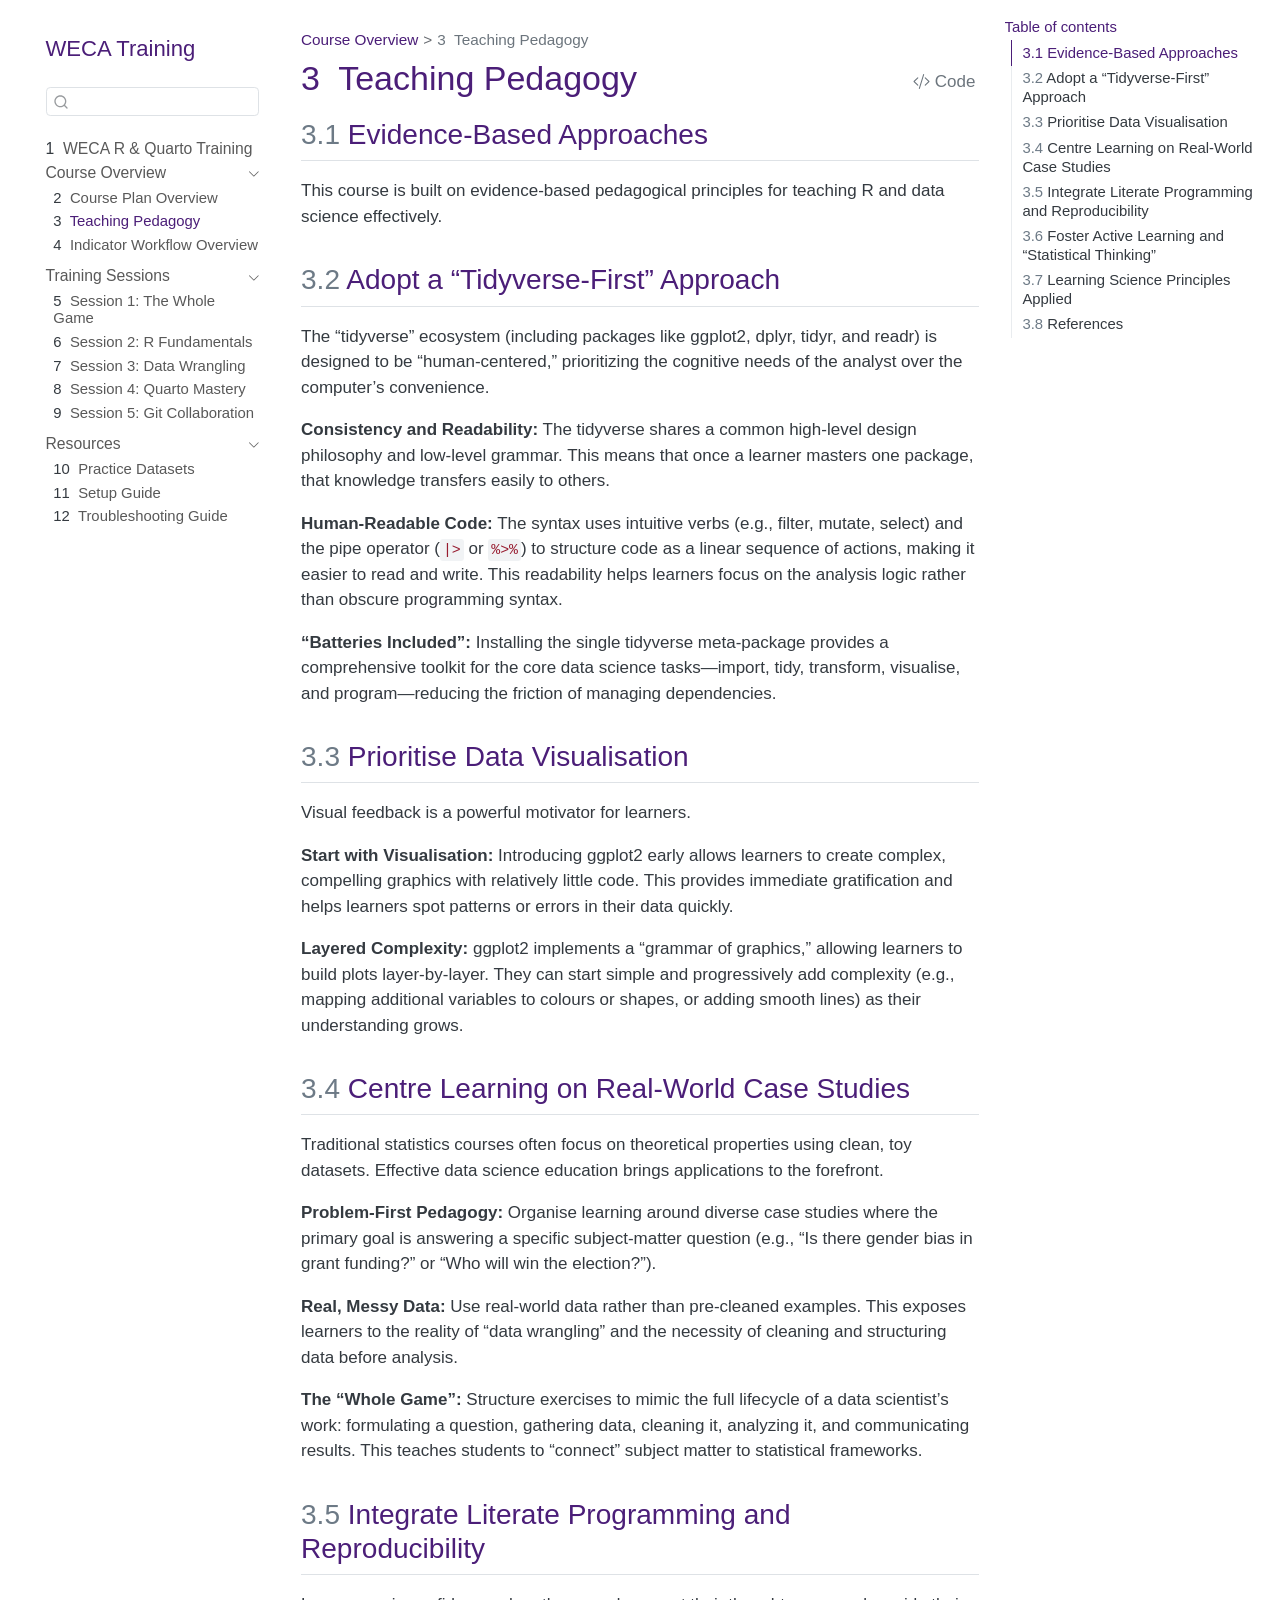
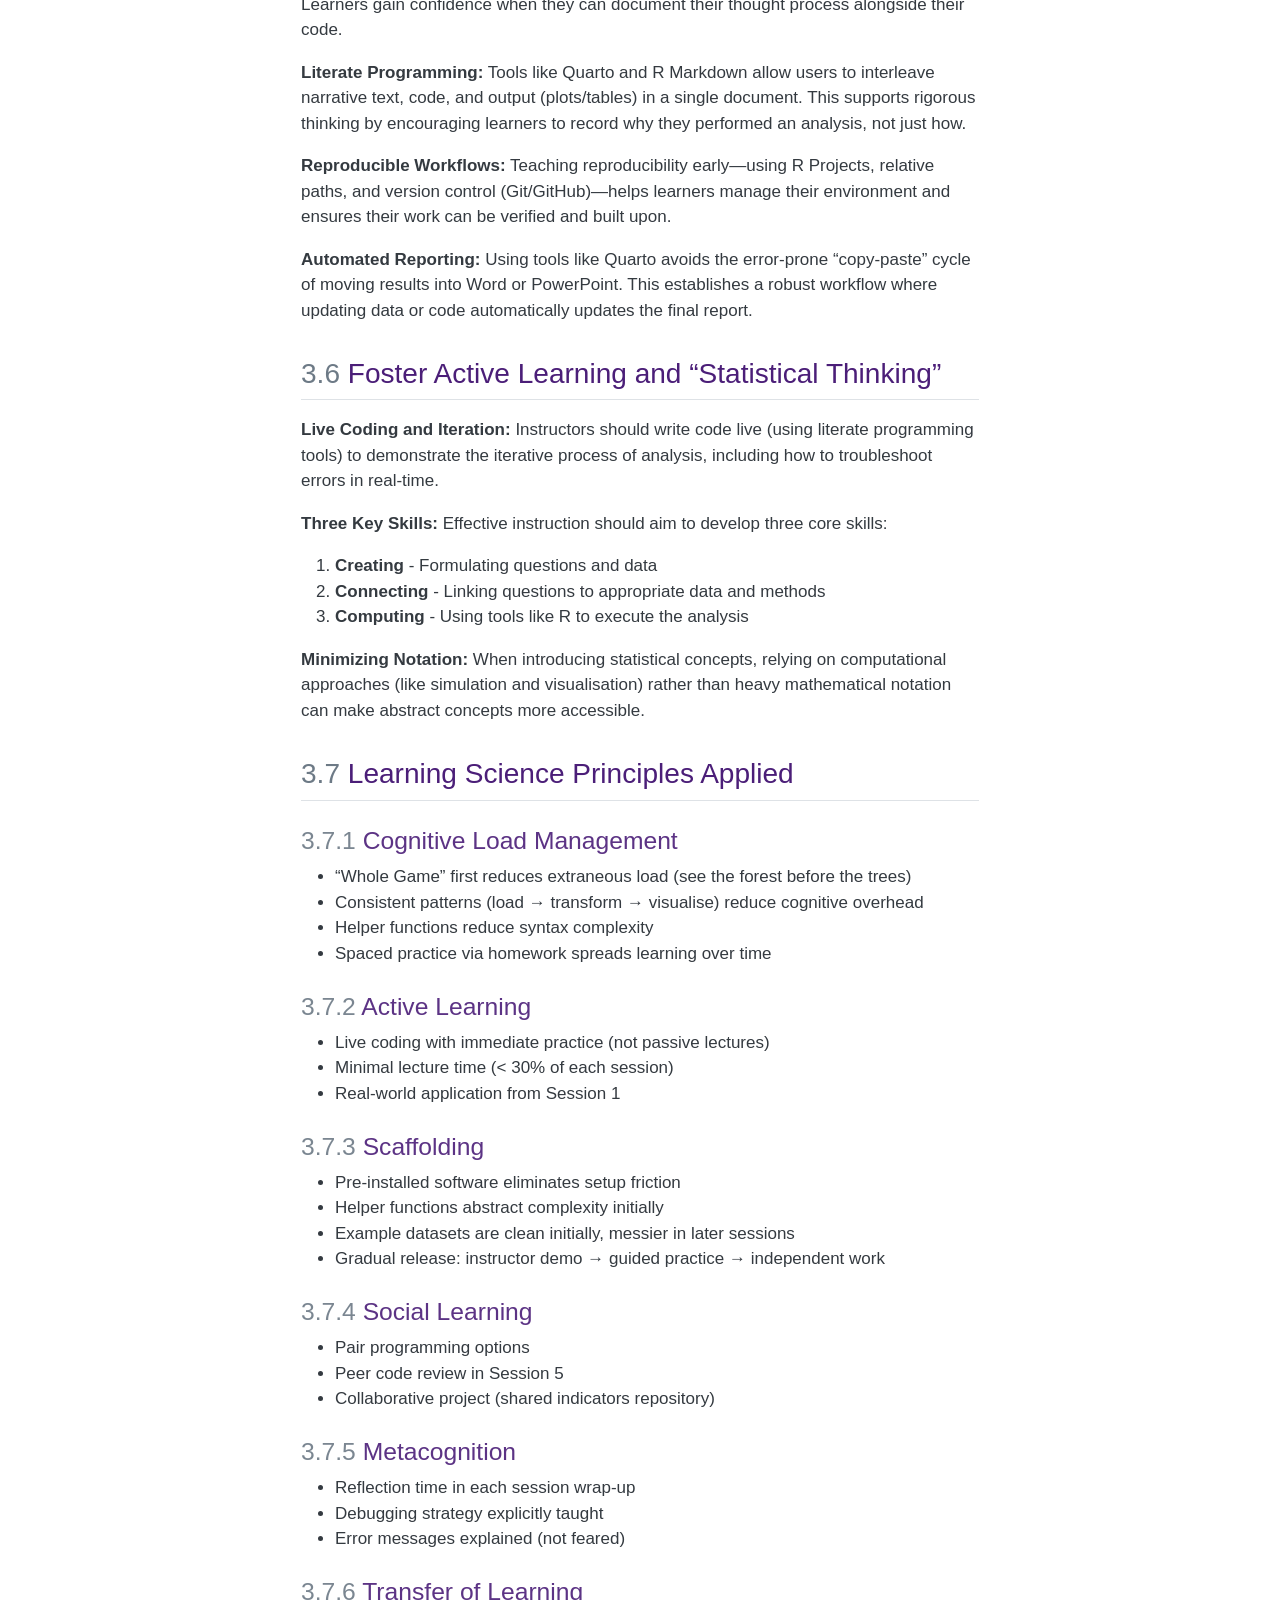
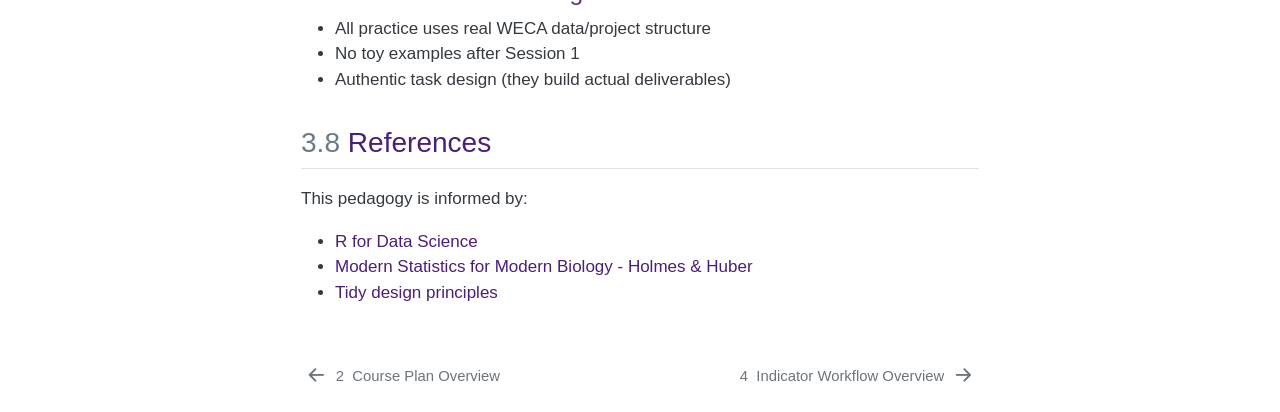
==== commit 83808a48: "added indicator workflow" ====
--- a/_output/overview/pedagogy.html
+++ b/_output/overview/pedagogy.html
@@ -2,13 +2,16 @@
 <html xmlns="http://www.w3.org/1999/xhtml" lang="en" xml:lang="en"><head>
 
 <meta charset="utf-8">
-<meta name="generator" content="quarto-1.8.27">
+<meta name="generator" content="quarto-1.9.37">
 
 <meta name="viewport" content="width=device-width, initial-scale=1.0, user-scalable=yes">
 
 
 <title>3&nbsp; Teaching Pedagogy – WECA R &amp; Quarto Training</title>
 <style>
+/* Default styles provided by pandoc.
+** See https://pandoc.org/MANUAL.html#variables-for-html for config info.
+*/
 code{white-space: pre-wrap;}
 span.smallcaps{font-variant: small-caps;}
 div.columns{display: flex; gap: min(4vw, 1.5em);}
@@ -65,19 +68,18 @@
 <script src="../site_libs/quarto-search/fuse.min.js"></script>
 <script src="../site_libs/quarto-search/quarto-search.js"></script>
 <meta name="quarto:offset" content="../">
-<link href="../sessions/session-01.html" rel="next">
+<link href="../overview/workflow.html" rel="next">
 <link href="../overview/course-plan.html" rel="prev">
 <script src="../site_libs/quarto-html/quarto.js" type="module"></script>
 <script src="../site_libs/quarto-html/tabsets/tabsets.js" type="module"></script>
-<script src="../site_libs/quarto-html/axe/axe-check.js" type="module"></script>
 <script src="../site_libs/quarto-html/popper.min.js"></script>
 <script src="../site_libs/quarto-html/tippy.umd.min.js"></script>
 <script src="../site_libs/quarto-html/anchor.min.js"></script>
 <link href="../site_libs/quarto-html/tippy.css" rel="stylesheet">
-<link href="../site_libs/quarto-html/quarto-syntax-highlighting-ed96de9b727972fe78a7b5d16c58bf87.css" rel="stylesheet" id="quarto-text-highlighting-styles">
+<link href="../site_libs/quarto-html/quarto-syntax-highlighting-7f8f88aac4f3542376d5c11b86a4c14d.css" rel="stylesheet" id="quarto-text-highlighting-styles">
 <script src="../site_libs/bootstrap/bootstrap.min.js"></script>
 <link href="../site_libs/bootstrap/bootstrap-icons.css" rel="stylesheet">
-<link href="../site_libs/bootstrap/bootstrap-ba49aae5a029aaffbd3f8d05e76d9a53.min.css" rel="stylesheet" append-hash="true" id="quarto-bootstrap" data-mode="light">
+<link href="../site_libs/bootstrap/bootstrap-47ac4aec12e2dcd3e5eabaebee350354.min.css" rel="stylesheet" append-hash="true" id="quarto-bootstrap" data-mode="light">
 <script id="quarto-search-options" type="application/json">{
   "location": "sidebar",
   "copy-button": false,
@@ -170,6 +172,12 @@
  <span class="menu-text"><span class="chapter-number">3</span>&nbsp; <span class="chapter-title">Teaching Pedagogy</span></span></a>
   </div>
 </li>
+          <li class="sidebar-item">
+  <div class="sidebar-item-container"> 
+  <a href="../overview/workflow.html" class="sidebar-item-text sidebar-link">
+ <span class="menu-text"><span class="chapter-number">4</span>&nbsp; <span class="chapter-title">Indicator Workflow Overview</span></span></a>
+  </div>
+</li>
       </ul>
   </li>
         <li class="sidebar-item sidebar-item-section">
@@ -184,31 +192,31 @@
           <li class="sidebar-item">
   <div class="sidebar-item-container"> 
   <a href="../sessions/session-01.html" class="sidebar-item-text sidebar-link">
- <span class="menu-text"><span class="chapter-number">4</span>&nbsp; <span class="chapter-title">Session 1: The Whole Game</span></span></a>
+ <span class="menu-text"><span class="chapter-number">5</span>&nbsp; <span class="chapter-title">Session 1: The Whole Game</span></span></a>
   </div>
 </li>
           <li class="sidebar-item">
   <div class="sidebar-item-container"> 
   <a href="../sessions/session-02.html" class="sidebar-item-text sidebar-link">
- <span class="menu-text"><span class="chapter-number">5</span>&nbsp; <span class="chapter-title">Session 2: R Fundamentals</span></span></a>
+ <span class="menu-text"><span class="chapter-number">6</span>&nbsp; <span class="chapter-title">Session 2: R Fundamentals</span></span></a>
   </div>
 </li>
           <li class="sidebar-item">
   <div class="sidebar-item-container"> 
   <a href="../sessions/session-03.html" class="sidebar-item-text sidebar-link">
- <span class="menu-text"><span class="chapter-number">6</span>&nbsp; <span class="chapter-title">Session 3: Data Wrangling</span></span></a>
+ <span class="menu-text"><span class="chapter-number">7</span>&nbsp; <span class="chapter-title">Session 3: Data Wrangling</span></span></a>
   </div>
 </li>
           <li class="sidebar-item">
   <div class="sidebar-item-container"> 
   <a href="../sessions/session-04.html" class="sidebar-item-text sidebar-link">
- <span class="menu-text"><span class="chapter-number">7</span>&nbsp; <span class="chapter-title">Session 4: Quarto Mastery</span></span></a>
+ <span class="menu-text"><span class="chapter-number">8</span>&nbsp; <span class="chapter-title">Session 4: Quarto Mastery</span></span></a>
   </div>
 </li>
           <li class="sidebar-item">
   <div class="sidebar-item-container"> 
   <a href="../sessions/session-05.html" class="sidebar-item-text sidebar-link">
- <span class="menu-text"><span class="chapter-number">8</span>&nbsp; <span class="chapter-title">Session 5: Git Collaboration</span></span></a>
+ <span class="menu-text"><span class="chapter-number">9</span>&nbsp; <span class="chapter-title">Session 5: Git Collaboration</span></span></a>
   </div>
 </li>
       </ul>
@@ -225,19 +233,19 @@
           <li class="sidebar-item">
   <div class="sidebar-item-container"> 
   <a href="../resources/datasets.html" class="sidebar-item-text sidebar-link">
- <span class="menu-text"><span class="chapter-number">9</span>&nbsp; <span class="chapter-title">Practice Datasets</span></span></a>
+ <span class="menu-text"><span class="chapter-number">10</span>&nbsp; <span class="chapter-title">Practice Datasets</span></span></a>
   </div>
 </li>
           <li class="sidebar-item">
   <div class="sidebar-item-container"> 
   <a href="../resources/setup-guide.html" class="sidebar-item-text sidebar-link">
- <span class="menu-text"><span class="chapter-number">10</span>&nbsp; <span class="chapter-title">Setup Guide</span></span></a>
+ <span class="menu-text"><span class="chapter-number">11</span>&nbsp; <span class="chapter-title">Setup Guide</span></span></a>
   </div>
 </li>
           <li class="sidebar-item">
   <div class="sidebar-item-container"> 
   <a href="../resources/troubleshooting.html" class="sidebar-item-text sidebar-link">
- <span class="menu-text"><span class="chapter-number">11</span>&nbsp; <span class="chapter-title">Troubleshooting Guide</span></span></a>
+ <span class="menu-text"><span class="chapter-number">12</span>&nbsp; <span class="chapter-title">Troubleshooting Guide</span></span></a>
   </div>
 </li>
       </ul>
@@ -866,8 +874,8 @@
       </a>          
   </div>
   <div class="nav-page nav-page-next">
-      <a href="../sessions/session-01.html" class="pagination-link" aria-label="Session 1: The Whole Game">
-        <span class="nav-page-text"><span class="chapter-number">4</span>&nbsp; <span class="chapter-title">Session 1: The Whole Game</span></span> <i class="bi bi-arrow-right-short"></i>
+      <a href="../overview/workflow.html" class="pagination-link" aria-label="Indicator Workflow Overview">
+        <span class="nav-page-text"><span class="chapter-number">4</span>&nbsp; <span class="chapter-title">Indicator Workflow Overview</span></span> <i class="bi bi-arrow-right-short"></i>
       </a>
   </div>
 </nav><div class="modal fade" id="quarto-embedded-source-code-modal" tabindex="-1" aria-labelledby="quarto-embedded-source-code-modal-label" aria-hidden="true"><div class="modal-dialog modal-dialog-scrollable"><div class="modal-content"><div class="modal-header"><h5 class="modal-title" id="quarto-embedded-source-code-modal-label">Source Code</h5><button class="btn-close" data-bs-dismiss="modal"></button></div><div class="modal-body"><div class="">
--- a/_output/site_libs/quarto-html/quarto-syntax-highlighting-7f8f88aac4f3542376d5c11b86a4c14d.css
+++ b/_output/site_libs/quarto-html/quarto-syntax-highlighting-7f8f88aac4f3542376d5c11b86a4c14d.css
@@ -0,0 +1,236 @@
+/* quarto syntax highlight colors */
+:root {
+  --quarto-hl-ot-color: #003B4F;
+  --quarto-hl-at-color: #657422;
+  --quarto-hl-ss-color: #20794D;
+  --quarto-hl-an-color: #5E5E5E;
+  --quarto-hl-fu-color: #4758AB;
+  --quarto-hl-st-color: #20794D;
+  --quarto-hl-cf-color: #003B4F;
+  --quarto-hl-op-color: #5E5E5E;
+  --quarto-hl-er-color: #AD0000;
+  --quarto-hl-bn-color: #AD0000;
+  --quarto-hl-al-color: #AD0000;
+  --quarto-hl-va-color: #111111;
+  --quarto-hl-bu-color: inherit;
+  --quarto-hl-ex-color: inherit;
+  --quarto-hl-pp-color: #AD0000;
+  --quarto-hl-in-color: #5E5E5E;
+  --quarto-hl-vs-color: #20794D;
+  --quarto-hl-wa-color: #5E5E5E;
+  --quarto-hl-do-color: #5E5E5E;
+  --quarto-hl-im-color: #00769E;
+  --quarto-hl-ch-color: #20794D;
+  --quarto-hl-dt-color: #AD0000;
+  --quarto-hl-fl-color: #AD0000;
+  --quarto-hl-co-color: #5E5E5E;
+  --quarto-hl-cv-color: #5E5E5E;
+  --quarto-hl-cn-color: #8f5902;
+  --quarto-hl-sc-color: #5E5E5E;
+  --quarto-hl-dv-color: #AD0000;
+  --quarto-hl-kw-color: #003B4F;
+}
+
+/* other quarto variables */
+:root {
+  --quarto-font-monospace: SFMono-Regular, Menlo, Monaco, Consolas, "Liberation Mono", "Courier New", monospace;
+}
+
+/* syntax highlight based on Pandoc's rules */
+pre > code.sourceCode > span {
+  color: #003B4F;
+}
+
+code.sourceCode > span {
+  color: #003B4F;
+}
+
+div.sourceCode,
+div.sourceCode pre.sourceCode {
+  color: #003B4F;
+}
+
+/* Normal */
+code span {
+  color: #003B4F;
+}
+
+/* Alert */
+code span.al {
+  color: #AD0000;
+  font-style: inherit;
+}
+
+/* Annotation */
+code span.an {
+  color: #5E5E5E;
+  font-style: inherit;
+}
+
+/* Attribute */
+code span.at {
+  color: #657422;
+  font-style: inherit;
+}
+
+/* BaseN */
+code span.bn {
+  color: #AD0000;
+  font-style: inherit;
+}
+
+/* BuiltIn */
+code span.bu {
+  font-style: inherit;
+}
+
+/* ControlFlow */
+code span.cf {
+  color: #003B4F;
+  font-weight: bold;
+  font-style: inherit;
+}
+
+/* Char */
+code span.ch {
+  color: #20794D;
+  font-style: inherit;
+}
+
+/* Constant */
+code span.cn {
+  color: #8f5902;
+  font-style: inherit;
+}
+
+/* Comment */
+code span.co {
+  color: #5E5E5E;
+  font-style: inherit;
+}
+
+/* CommentVar */
+code span.cv {
+  color: #5E5E5E;
+  font-style: italic;
+}
+
+/* Documentation */
+code span.do {
+  color: #5E5E5E;
+  font-style: italic;
+}
+
+/* DataType */
+code span.dt {
+  color: #AD0000;
+  font-style: inherit;
+}
+
+/* DecVal */
+code span.dv {
+  color: #AD0000;
+  font-style: inherit;
+}
+
+/* Error */
+code span.er {
+  color: #AD0000;
+  font-style: inherit;
+}
+
+/* Extension */
+code span.ex {
+  font-style: inherit;
+}
+
+/* Float */
+code span.fl {
+  color: #AD0000;
+  font-style: inherit;
+}
+
+/* Function */
+code span.fu {
+  color: #4758AB;
+  font-style: inherit;
+}
+
+/* Import */
+code span.im {
+  color: #00769E;
+  font-style: inherit;
+}
+
+/* Information */
+code span.in {
+  color: #5E5E5E;
+  font-style: inherit;
+}
+
+/* Keyword */
+code span.kw {
+  color: #003B4F;
+  font-weight: bold;
+  font-style: inherit;
+}
+
+/* Operator */
+code span.op {
+  color: #5E5E5E;
+  font-style: inherit;
+}
+
+/* Other */
+code span.ot {
+  color: #003B4F;
+  font-style: inherit;
+}
+
+/* Preprocessor */
+code span.pp {
+  color: #AD0000;
+  font-style: inherit;
+}
+
+/* SpecialChar */
+code span.sc {
+  color: #5E5E5E;
+  font-style: inherit;
+}
+
+/* SpecialString */
+code span.ss {
+  color: #20794D;
+  font-style: inherit;
+}
+
+/* String */
+code span.st {
+  color: #20794D;
+  font-style: inherit;
+}
+
+/* Variable */
+code span.va {
+  color: #111111;
+  font-style: inherit;
+}
+
+/* VerbatimString */
+code span.vs {
+  color: #20794D;
+  font-style: inherit;
+}
+
+/* Warning */
+code span.wa {
+  color: #5E5E5E;
+  font-style: italic;
+}
+
+.prevent-inlining {
+  content: "</";
+}
+
+/*# sourceMappingURL=789ad8cd35626ba772517505b42a116e.css.map */
